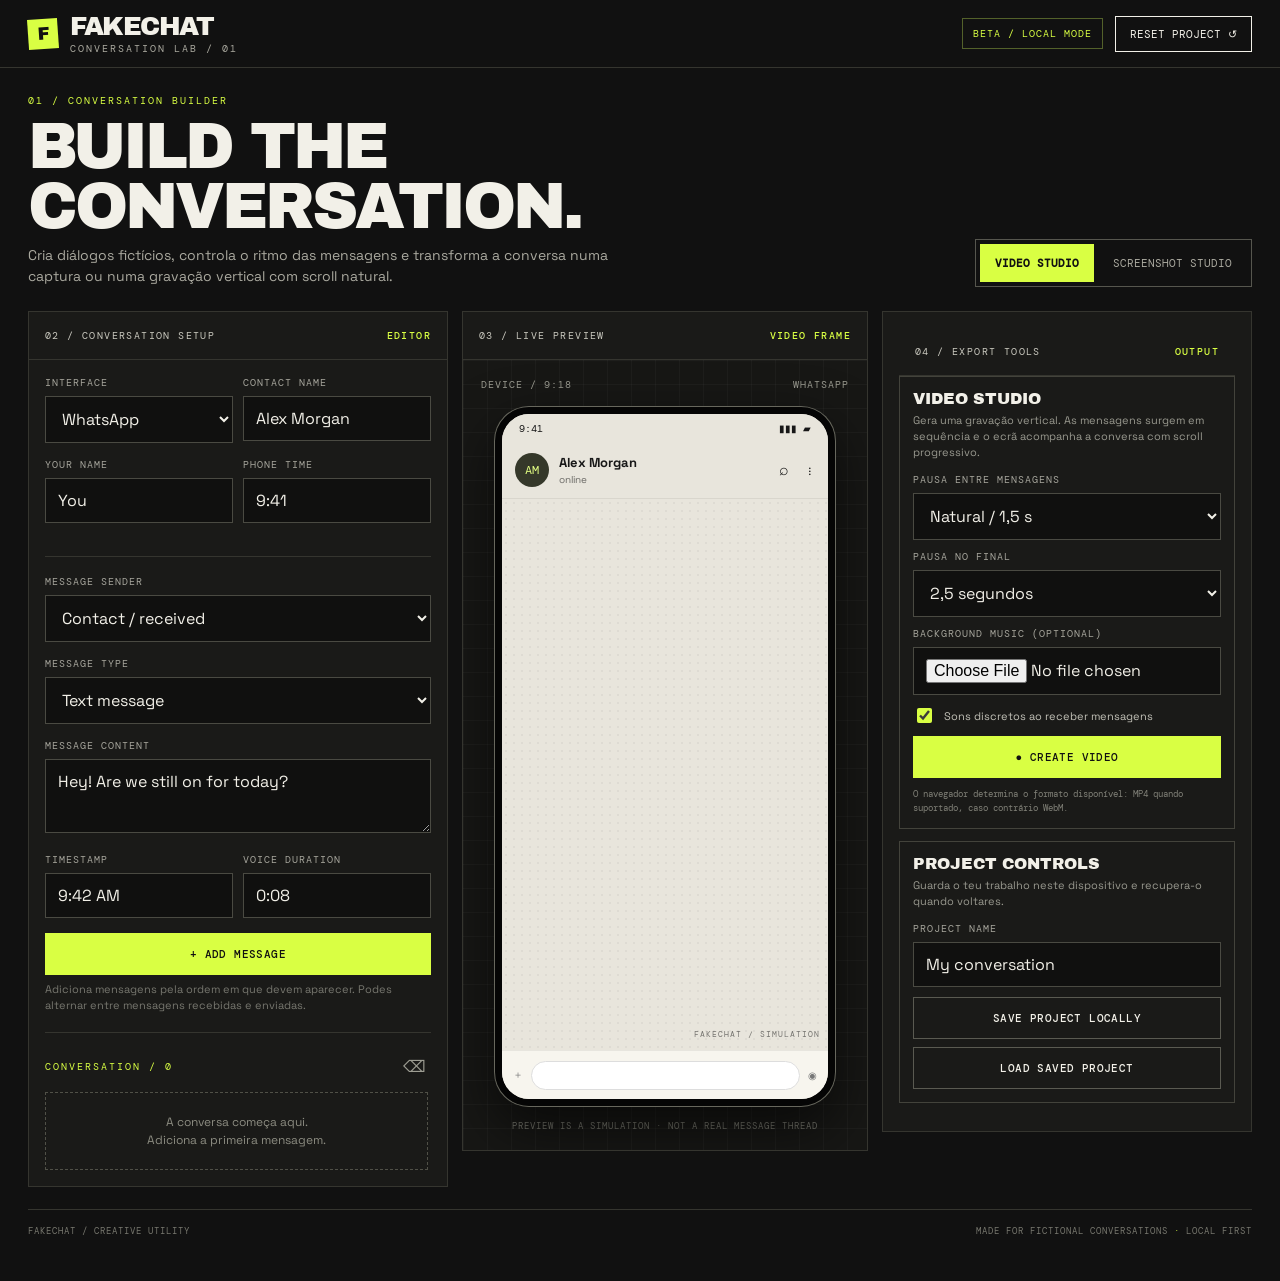
==== index.html @ 83361fa3 "Build FakeChat app with Digital Brutalism interface and conversation studios" ====
<!doctype html>
<html lang="pt">
<head>
<meta charset="utf-8">
<meta name="viewport" content="width=device-width,initial-scale=1,viewport-fit=cover">
<meta name="theme-color" content="#111111">
<meta name="description" content="FakeChat: cria conversas fictícias, capturas de ecrã e vídeos verticais com scroll natural.">
<title>FakeChat — Build the conversation</title>
<link rel="manifest" href="/app.webmanifest">
<link rel="icon" href="/favicon.svg" type="image/svg+xml">
<style>
@import url('https://fonts.googleapis.com/css2?family=Archivo+Black&family=DM+Mono:wght@400;500&family=Space+Grotesk:wght@400;500;600;700&display=swap');
:root{--ink:#111;--paper:#f2f0e8;--acid:#d9ff43;--muted:#aaa99f;--line:#35352f;--panel:#1a1a18;--green:#c9f45b;--red:#ff654f;--white:#fff;--font:'Space Grotesk',Arial,sans-serif;--mono:'DM Mono',monospace;--display:'Archivo Black',Impact,sans-serif}
*{box-sizing:border-box}html{background:var(--ink);scroll-behavior:smooth}body{margin:0;background:var(--ink);color:var(--paper);font-family:var(--font);min-height:100vh}button,input,select,textarea{font:inherit}button{cursor:pointer}button:focus-visible,input:focus-visible,select:focus-visible,textarea:focus-visible{outline:2px solid var(--acid);outline-offset:3px}
.topbar{height:68px;border-bottom:1px solid var(--line);display:flex;align-items:center;justify-content:space-between;padding:0 28px;position:sticky;top:0;background:#111f;backdrop-filter:blur(14px);z-index:20}.brand{display:flex;align-items:center;gap:12px;font:26px var(--display);letter-spacing:-1.5px}.brand-mark{width:30px;height:30px;background:var(--acid);color:var(--ink);display:grid;place-items:center;font:18px var(--display);transform:rotate(-4deg)}.brand small{font:10px var(--mono);letter-spacing:2px;color:var(--muted);display:block;margin-top:2px}.top-right{display:flex;align-items:center;gap:12px}.status{font:10px var(--mono);letter-spacing:1px;color:var(--acid);border:1px solid #53612a;padding:8px 10px}.top-action{border:1px solid var(--paper);background:transparent;color:var(--paper);padding:10px 14px;font:11px var(--mono);text-transform:uppercase}
.shell{max-width:1600px;margin:auto;padding:26px 28px 44px}.intro{display:flex;justify-content:space-between;align-items:end;gap:20px;margin-bottom:24px}.eyebrow{font:10px var(--mono);letter-spacing:2px;color:var(--acid);text-transform:uppercase}.intro h1{font:clamp(34px,5vw,66px)/.94 var(--display);letter-spacing:-3px;margin:10px 0 8px;text-transform:uppercase}.intro p{color:#aaa99f;max-width:580px;margin:0;font-size:14px;line-height:1.5}.mode-switch{display:flex;border:1px solid #56564e;padding:4px;gap:4px;flex-shrink:0}.mode-switch button{background:transparent;color:#aaa99f;border:0;padding:12px 15px;font:11px var(--mono);text-transform:uppercase}.mode-switch button.active{background:var(--acid);color:var(--ink);font-weight:700}
.workspace{display:grid;grid-template-columns:minmax(310px,420px) minmax(320px,1fr) minmax(290px,370px);gap:14px;align-items:start}.panel{border:1px solid var(--line);background:var(--panel);min-width:0}.panel-head{height:48px;padding:0 16px;border-bottom:1px solid var(--line);display:flex;align-items:center;justify-content:space-between;font:10px var(--mono);letter-spacing:1.4px;text-transform:uppercase;color:#c9c8be}.panel-head b{color:var(--acid);font-weight:500}.editor{padding:16px}.field{margin-bottom:15px}.field label{display:block;font:10px var(--mono);letter-spacing:1px;color:#a5a49b;text-transform:uppercase;margin-bottom:7px}.field input,.field select,.field textarea{width:100%;border:1px solid #4a4a42;background:#10100f;color:var(--paper);padding:11px 12px;border-radius:0;min-height:42px}.field textarea{resize:vertical;min-height:74px}.field-row{display:grid;grid-template-columns:1fr 1fr;gap:10px}.field select{appearance:auto}.add-row{display:grid;grid-template-columns:1fr auto;gap:8px;align-items:end}.btn{border:1px solid var(--acid);background:var(--acid);color:var(--ink);padding:12px 15px;font:11px var(--mono);font-weight:500;text-transform:uppercase;letter-spacing:.4px;min-height:42px}.btn:hover{background:#edffab}.btn.secondary{border-color:#5a5a51;background:transparent;color:var(--paper)}.btn.secondary:hover{border-color:var(--acid);color:var(--acid)}.btn.danger{border-color:#744238;color:#ff917d;background:transparent}.btn:disabled{opacity:.4;cursor:not-allowed}.hint{color:#77776f;font-size:11px;line-height:1.45;margin-top:7px}.divider{height:1px;background:var(--line);margin:18px 0}.message-list{display:flex;flex-direction:column;gap:7px;max-height:380px;overflow:auto;padding-right:3px}.message-item{display:grid;grid-template-columns:34px 1fr auto;gap:9px;align-items:center;padding:9px;background:#10100f;border:1px solid #36362f}.avatar-mini{width:30px;height:30px;display:grid;place-items:center;background:#35382a;color:var(--acid);font:12px var(--mono)}.message-copy{min-width:0}.message-copy strong{display:block;font-size:11px}.message-copy span{display:block;color:#8e8e84;font-size:11px;white-space:nowrap;overflow:hidden;text-overflow:ellipsis;margin-top:3px}.icon-btn{border:0;background:transparent;color:#9d9d92;padding:5px;font-size:16px}.icon-btn:hover{color:var(--red)}.empty{border:1px dashed #505047;padding:20px;text-align:center;color:#8c8c81;font-size:12px;line-height:1.5}
.stage{padding:18px;min-height:720px;display:flex;flex-direction:column;align-items:center;justify-content:center;position:relative;overflow:hidden;background-color:#171715;background-image:linear-gradient(#ffffff08 1px,transparent 1px),linear-gradient(90deg,#ffffff08 1px,transparent 1px);background-size:24px 24px}.stage-meta{width:100%;display:flex;justify-content:space-between;align-items:center;font:10px var(--mono);color:#99998f;letter-spacing:1px;margin-bottom:16px}.preview-wrap{width:min(100%,340px);position:relative}.phone{width:100%;aspect-ratio:9/18.5;background:#080808;border:7px solid #050505;border-radius:34px;box-shadow:0 0 0 1px #67675d,0 22px 55px #0009;overflow:hidden;position:relative}.phone-screen{height:100%;display:flex;flex-direction:column;background:#e8e5dc;color:#171717;position:relative}.phone-status{height:28px;display:flex;align-items:center;justify-content:space-between;padding:0 17px;font:10px var(--mono);background:var(--chat-head,#e8e5dc)}.chat-header{height:57px;display:flex;align-items:center;gap:10px;padding:0 13px;background:var(--chat-head,#e8e5dc);border-bottom:1px solid #0001}.chat-avatar{width:34px;height:34px;background:#35382a;color:#e3ff83;display:grid;place-items:center;border-radius:50%;font:12px var(--mono)}.chat-person{font-size:13px;font-weight:700;flex:1}.chat-person small{display:block;font-size:10px;font-weight:400;opacity:.6;margin-top:2px}.chat-body{flex:1;overflow:hidden;padding:12px 10px 18px;display:flex;flex-direction:column;gap:7px;background-color:var(--chat-bg,#e8e5dc);background-image:radial-gradient(#0000000b .8px,transparent .8px);background-size:8px 8px}.bubble{max-width:82%;padding:8px 10px 6px;font-size:12px;line-height:1.36;position:relative;box-shadow:0 1px 1px #0001;white-space:pre-wrap;overflow-wrap:anywhere}.bubble.received{align-self:flex-start;background:#fff;border-radius:2px 12px 12px 12px}.bubble.sent{align-self:flex-end;background:var(--sent,#d8f5b0);border-radius:12px 2px 12px 12px}.bubble .time{display:block;text-align:right;font:8px var(--mono);opacity:.55;margin-top:4px}.bubble.voice{min-width:155px;display:flex;align-items:center;gap:8px}.play-dot{width:23px;height:23px;border-radius:50%;background:#222;color:white;display:grid;place-items:center;font-size:9px;flex-shrink:0}.wave{height:20px;flex:1;background:repeating-linear-gradient(90deg,#555 0 2px,transparent 2px 5px);opacity:.45;clip-path:polygon(0 45%,5% 20%,10% 70%,15% 15%,20% 80%,25% 30%,30% 65%,35% 5%,40% 90%,45% 25%,50% 65%,55% 15%,60% 80%,65% 35%,70% 65%,75% 10%,80% 75%,85% 30%,90% 60%,95% 20%,100% 50%,100% 55%,95% 55%,90% 65%,85% 45%,80% 85%,75% 20%,70% 75%,65% 45%,60% 90%,55% 25%,50% 75%,45% 35%,40% 95%,35% 15%,30% 75%,25% 40%,20% 90%,15% 25%,10% 80%,5% 30%,0 55%)}.typing{align-self:flex-start;background:#fff;padding:9px 13px;border-radius:12px;color:#777;font-size:18px;letter-spacing:2px}.chat-input{height:49px;background:#f7f5ee;display:flex;align-items:center;padding:0 11px;gap:8px;border-top:1px solid #0001}.chat-input span{font-size:10px;color:#777}.chat-input .fake-input{height:29px;border:1px solid #ddd;border-radius:18px;flex:1;background:white}.phone-watermark{position:absolute;bottom:60px;right:8px;font:8px var(--mono);letter-spacing:1px;color:#1118;pointer-events:none}.platform-instagram .chat-header,.platform-instagram .phone-status{background:#f7f2f0}.platform-instagram .chat-body{background:#f7f2f0}.platform-sms .chat-header,.platform-sms .phone-status{background:#f4f4f4}.platform-sms .chat-body{background:#f4f4f4}.platform-imessage .chat-header,.platform-imessage .phone-status{background:#f7f7f7}.platform-imessage .chat-body{background:#f7f7f7}.platform-whatsapp .chat-body{background-color:#e8e5dc}.stage-caption{font:9px var(--mono);color:#75756c;letter-spacing:1px;margin-top:14px}
.export-panel{padding:16px}.export-card{border:1px solid #43433b;padding:13px;margin-bottom:12px}.export-card h3{font:16px var(--display);text-transform:uppercase;margin:0 0 6px}.export-card p{font-size:11px;color:#99998f;line-height:1.45;margin:0 0 12px}.export-card .btn{width:100%}.export-card .field{margin-bottom:10px}.checkline{display:flex;align-items:center;gap:9px;color:#c3c2b8;font-size:11px;margin:10px 0}.checkline input{accent-color:var(--acid);width:15px;height:15px}.format-note{font:9px var(--mono);color:#818178;line-height:1.5;margin-top:10px}.progress{height:5px;background:#383830;margin:10px 0;overflow:hidden;display:none}.progress span{height:100%;width:0;display:block;background:var(--acid);transition:width .1s}.toast{position:fixed;bottom:20px;left:50%;transform:translate(-50%,20px);background:var(--acid);color:#111;padding:12px 18px;font:11px var(--mono);z-index:100;opacity:0;pointer-events:none;transition:.2s}.toast.show{opacity:1;transform:translate(-50%,0)}.footer{display:flex;justify-content:space-between;gap:20px;border-top:1px solid var(--line);margin-top:22px;padding-top:15px;color:#77776e;font:9px var(--mono);letter-spacing:1px}.footer strong{color:var(--acid);font-weight:400}
@media(max-width:1120px){.workspace{grid-template-columns:minmax(290px,390px) minmax(320px,1fr)}.export-panel{grid-column:1/-1;display:grid;grid-template-columns:repeat(2,minmax(0,1fr));gap:12px}.export-panel>.panel-head{grid-column:1/-1}.export-card{margin:0}.stage{min-height:700px}}
@media(max-width:760px){.topbar{height:58px;padding:0 15px}.brand{font-size:22px}.top-right .status{display:none}.shell{padding:20px 12px 30px}.intro{display:block}.intro h1{font-size:42px;letter-spacing:-2px}.mode-switch{margin-top:17px;width:100%}.mode-switch button{flex:1;padding:11px 7px}.workspace{grid-template-columns:1fr}.stage{grid-row:1;min-height:0;padding:14px 10px 20px}.preview-wrap{width:min(72vw,300px)}.panel.editor-panel{grid-row:2}.export-panel{grid-row:3;display:block}.export-card{margin-bottom:12px}.stage-meta{margin-bottom:12px}.footer{font-size:8px;flex-direction:column}.top-action{padding:8px;font-size:9px}}
@media(prefers-reduced-motion:reduce){*,*::before,*::after{scroll-behavior:auto!important;transition:none!important;animation:none!important}}
</style>
</head>
<body>
<header class="topbar">
  <div class="brand"><span class="brand-mark">F</span><span>FAKECHAT<small>CONVERSATION LAB / 01</small></span></div>
  <div class="top-right"><span class="status">BETA / LOCAL MODE</span><button class="top-action" id="resetBtn">Reset project ↺</button></div>
</header>
<main class="shell">
  <section class="intro">
    <div><div class="eyebrow">01 / Conversation builder</div><h1>BUILD THE<br>CONVERSATION.</h1><p>Cria diálogos fictícios, controla o ritmo das mensagens e transforma a conversa numa captura ou numa gravação vertical com scroll natural.</p></div>
    <div class="mode-switch" role="tablist" aria-label="Modo de criação"><button class="active" data-mode="video" role="tab" aria-selected="true">Video studio</button><button data-mode="image" role="tab" aria-selected="false">Screenshot studio</button></div>
  </section>
  <section class="workspace">
    <aside class="panel editor-panel">
      <div class="panel-head"><span>02 / Conversation setup</span><b>EDITOR</b></div>
      <div class="editor">
        <div class="field-row">
          <div class="field"><label for="platform">Interface</label><select id="platform"><option value="whatsapp">WhatsApp</option><option value="instagram">Instagram DM</option><option value="sms">SMS</option><option value="imessage">iMessage</option></select></div>
          <div class="field"><label for="chatName">Contact name</label><input id="chatName" value="Alex Morgan" maxlength="28"></div>
        </div>
        <div class="field-row">
          <div class="field"><label for="youName">Your name</label><input id="youName" value="You" maxlength="20"></div>
          <div class="field"><label for="chatTime">Phone time</label><input id="chatTime" value="9:41" maxlength="8"></div>
        </div>
        <div class="divider"></div>
        <div class="field"><label for="sender">Message sender</label><select id="sender"><option value="received">Contact / received</option><option value="sent">You / sent</option></select></div>
        <div class="field"><label for="messageType">Message type</label><select id="messageType"><option value="text">Text message</option><option value="voice">Voice message bubble</option></select></div>
        <div class="field"><label for="messageText">Message content</label><textarea id="messageText" placeholder="Escreve a mensagem..." maxlength="500">Hey! Are we still on for today?</textarea></div>
        <div class="field-row">
          <div class="field"><label for="messageTime">Timestamp</label><input id="messageTime" value="9:42 AM" maxlength="12"></div>
          <div class="field"><label for="voiceDuration">Voice duration</label><input id="voiceDuration" value="0:08" maxlength="6"></div>
        </div>
        <button class="btn" id="addMessage" style="width:100%">+ Add message</button>
        <p class="hint">Adiciona mensagens pela ordem em que devem aparecer. Podes alternar entre mensagens recebidas e enviadas.</p>
        <div class="divider"></div>
        <div style="display:flex;justify-content:space-between;align-items:center;margin-bottom:10px"><span class="eyebrow">Conversation / <span id="messageCount">0</span></span><button class="icon-btn" id="clearMessages" title="Limpar mensagens" aria-label="Limpar mensagens">⌫</button></div>
        <div class="message-list" id="messageList"><div class="empty">A conversa começa aqui.<br>Adiciona a primeira mensagem.</div></div>
      </div>
    </aside>
    <section class="panel">
      <div class="panel-head"><span>03 / Live preview</span><b id="previewLabel">VIDEO FRAME</b></div>
      <div class="stage">
        <div class="stage-meta"><span>DEVICE / 9:18</span><span id="previewPlatform">WHATSAPP</span></div>
        <div class="preview-wrap"><div class="phone"><div class="phone-screen" id="phoneScreen">
          <div class="phone-status"><span id="phoneTime">9:41</span><span>▮▮▮  ▰</span></div>
          <div class="chat-header"><div class="chat-avatar" id="chatAvatar">AM</div><div class="chat-person"><span id="previewName">Alex Morgan</span><small id="onlineStatus">online</small></div><span style="font-size:16px">⌕　⋮</span></div>
          <div class="chat-body" id="chatBody"></div>
          <div class="chat-input"><span>＋</span><div class="fake-input"></div><span>◉</span></div>
          <div class="phone-watermark" id="watermark">FAKECHAT / SIMULATION</div>
        </div></div></div>
        <div class="stage-caption" id="stageCaption">PREVIEW IS A SIMULATION · NOT A REAL MESSAGE THREAD</div>
      </div>
    </section>
    <aside class="panel export-panel">
      <div class="panel-head"><span>04 / Export tools</span><b>OUTPUT</b></div>
      <div class="export-card" id="videoCard">
        <h3>Video studio</h3><p>Gera uma gravação vertical. As mensagens surgem em sequência e o ecrã acompanha a conversa com scroll progressivo.</p>
        <div class="field"><label for="messageDelay">Pausa entre mensagens</label><select id="messageDelay"><option value="900">Rápido / 0,9 s</option><option value="1500" selected>Natural / 1,5 s</option><option value="2300">Lento / 2,3 s</option><option value="3200">Dramático / 3,2 s</option></select></div>
        <div class="field"><label for="endPause">Pausa no final</label><select id="endPause"><option value="1000">1 segundo</option><option value="2500" selected>2,5 segundos</option><option value="4000">4 segundos</option></select></div>
        <div class="field"><label for="musicFile">Background music (optional)</label><input type="file" id="musicFile" accept="audio/*"></div>
        <label class="checkline"><input type="checkbox" id="soundToggle" checked> Sons discretos ao receber mensagens</label>
        <button class="btn" id="recordBtn">● Create video</button>
        <div class="progress" id="videoProgress"><span></span></div>
        <div class="format-note" id="videoFormat">O navegador determina o formato disponível: MP4 quando suportado, caso contrário WebM.</div>
      </div>
      <div class="export-card" id="imageCard">
        <h3>Screenshot studio</h3><p>Exporta a conversa visível ou uma captura longa com todas as mensagens.</p>
        <div class="field"><label for="shotMode">Capture area</label><select id="shotMode"><option value="long">Full conversation / long</option><option value="screen">Phone screen / visible</option></select></div>
        <div class="field"><label for="imageFormat">Image format</label><select id="imageFormat"><option value="png">PNG / lossless</option><option value="jpeg">JPG / compressed</option></select></div>
        <label class="checkline"><input type="checkbox" id="watermarkToggle" checked> Mostrar marca “SIMULAÇÃO”</label>
        <button class="btn" id="downloadShot">↓ Export screenshot</button>
        <div class="format-note">A captura é criada localmente no teu dispositivo. Não enviamos a conversa para um servidor.</div>
      </div>
      <div class="export-card">
        <h3>Project controls</h3><p>Guarda o teu trabalho neste dispositivo e recupera-o quando voltares.</p>
        <div class="field"><label for="projectName">Project name</label><input id="projectName" value="My conversation" maxlength="40"></div>
        <button class="btn secondary" id="saveProject">Save project locally</button>
        <button class="btn secondary" id="loadProject" style="width:100%;margin-top:8px">Load saved project</button>
      </div>
    </aside>
  </section>
  <footer class="footer"><span>FAKECHAT / CREATIVE UTILITY</span><span>MADE FOR FICTIONAL CONVERSATIONS <strong>·</strong> LOCAL FIRST</span></footer>
</main>
<div class="toast" id="toast" role="status" aria-live="polite"></div>
<script>
(()=>{
'use strict';
const $=id=>document.getElementById(id);
const state={messages:[],mode:'video',platform:'whatsapp',recording:false,musicUrl:null};
const palettes={whatsapp:{head:'#e8e5dc',bg:'#e8e5dc',sent:'#d8f5b0',received:'#fff'},instagram:{head:'#f7f2f0',bg:'#f7f2f0',sent:'#d94c9c',received:'#fff'},sms:{head:'#f4f4f4',bg:'#f4f4f4',sent:'#1688f8',received:'#e5e5ea'},imessage:{head:'#f7f7f7',bg:'#f7f7f7',sent:'#1688f8',received:'#e5e5ea'}};
const esc=s=>String(s).replace(/[&<>"']/g,c=>({'&':'&amp;','<':'&lt;','>':'&gt;','"':'&quot;',"'":'&#39;'}[c]));
function toast(msg){const t=$('toast');t.textContent=msg;t.classList.add('show');clearTimeout(toast.timer);toast.timer=setTimeout(()=>t.classList.remove('show'),2400)}
function initials(name){return name.trim().split(/\s+/).slice(0,2).map(x=>x[0]||'').join('').toUpperCase()||'??'}
function syncSettings(){state.platform=$('platform').value;const p=palettes[state.platform];const screen=$('phoneScreen');screen.style.setProperty('--chat-head',p.head);screen.style.setProperty('--chat-bg',p.bg);screen.style.setProperty('--sent',p.sent);screen.className='phone-screen platform-'+state.platform;$('previewPlatform').textContent=state.platform.toUpperCase();$('previewName').textContent=$('chatName').value||'Contact';$('chatAvatar').textContent=initials($('chatName').value||'Contact');$('phoneTime').textContent=$('chatTime').value||'9:41';$('onlineStatus').textContent=state.platform==='sms'?'text message':'online';$('watermark').style.display=$('watermarkToggle').checked?'block':'none';renderPreview()}
function renderPreview(){const body=$('chatBody');body.innerHTML='';state.messages.forEach(m=>{const el=document.createElement('div');el.className='bubble '+m.sender+(m.type==='voice'?' voice':'');if(m.type==='voice'){el.innerHTML='<span class="play-dot">▶</span><span class="wave"></span><span style="font:9px var(--mono)">'+esc(m.duration||'0:08')+'</span><span class="time">'+esc(m.time)+'</span>'}else{el.innerHTML=esc(m.text).replace(/\n/g,'<br>')+'<span class="time">'+esc(m.time)+'</span>'}body.appendChild(el)});$('messageCount').textContent=state.messages.length;$('messageList').innerHTML='';if(!state.messages.length){$('messageList').innerHTML='<div class="empty">A conversa começa aqui.<br>Adiciona a primeira mensagem.</div>';return}state.messages.forEach((m,i)=>{const row=document.createElement('div');row.className='message-item';row.innerHTML='<div class="avatar-mini">'+(m.sender==='sent'?'EU':initials($('chatName').value))+'</div><div class="message-copy"><strong>'+(m.sender==='sent'?'You':'Contact')+' · '+(m.type==='voice'?'Voice message':'Text')+'</strong><span>'+(m.type==='voice'?'Voice note · '+esc(m.duration):esc(m.text))+'</span></div><button class="icon-btn" aria-label="Eliminar mensagem" title="Eliminar">×</button>';row.querySelector('button').addEventListener('click',()=>{state.messages.splice(i,1);renderPreview()});$('messageList').appendChild(row)});body.scrollTop=body.scrollHeight}
function addMessage(){const type=$('messageType').value;const text=$('messageText').value.trim();if(type==='text'&&!text){toast('Escreve o conteúdo da mensagem.');return}state.messages.push({sender:$('sender').value,type,text:type==='voice'?'':text,time:$('messageTime').value||'9:42 AM',duration:$('voiceDuration').value||'0:08'});renderPreview();$('messageText').value='';$('messageText').focus()}
function switchMode(mode){state.mode=mode;document.querySelectorAll('[data-mode]').forEach(b=>{const active=b.dataset.mode===mode;b.classList.toggle('active',active);b.setAttribute('aria-selected',String(active))});$('previewLabel').textContent=mode==='video'?'VIDEO FRAME':'SCREENSHOT FRAME';$('videoCard').style.display=mode==='video'?'block':'none';$('imageCard').style.display=mode==='image'?'block':'none';$('stageCaption').textContent=mode==='video'?'PREVIEW IS A SIMULATION · NOT A REAL MESSAGE THREAD':'SCREENSHOT PREVIEW · SIMULATED CONVERSATION'}
function drawFrame(ctx,w,h,messages,visible,scrollOffset,watermark){const p=palettes[state.platform],scale=w/390;ctx.fillStyle='#080808';ctx.fillRect(0,0,w,h);ctx.fillStyle=p.head;ctx.fillRect(0,0,w,92*scale);ctx.fillStyle='#181818';ctx.font='12px monospace';ctx.fillText($('chatTime').value||'9:41',18*scale,20*scale);ctx.fillText('▮▮▮  ▰',w-75*scale,20*scale);ctx.fillStyle='#36382c';ctx.beginPath();ctx.arc(34*scale,59*scale,17*scale,0,Math.PI*2);ctx.fill();ctx.fillStyle='#e3ff83';ctx.font='12px monospace';ctx.textAlign='center';ctx.fillText(initials($('chatName').value),34*scale,63*scale);ctx.textAlign='left';ctx.fillStyle='#171717';ctx.font='bold 15px Arial';ctx.fillText(($('chatName').value||'Contact').slice(0,24),60*scale,57*scale);ctx.font='10px Arial';ctx.fillStyle='#666';ctx.fillText('online',60*scale,73*scale);ctx.fillStyle=p.bg;ctx.fillRect(0,92*scale,w,h-145*scale);let y=110*scale;const bottom=h-62*scale;const positions=[];messages.slice(0,visible).forEach(m=>{const maxW=w*.76;ctx.font='14px Arial';let lines=[];if(m.type==='voice'){lines=['▸   〰〰〰〰〰   '+(m.duration||'0:08')]}else{const words=m.text.split(/\s+/);let line='';words.forEach(word=>{const test=line?line+' '+word:word;if(ctx.measureText(test).width>maxW-24*scale&&line){lines.push(line);line=word}else line=test});if(line||!lines.length)lines.push(line)}const bubbleW=Math.min(maxW,Math.max(88*scale,...lines.map(l=>ctx.measureText(l).width+22*scale)));const bubbleH=lines.length*18*scale+25*scale;positions.push({m,y,h:bubbleH,w:bubbleW,lines});y+=bubbleH+8*scale});const contentHeight=y-110*scale;const available=bottom-110*scale;const offset=Math.max(0,contentHeight-available)*scrollOffset;positions.forEach(({m,y:top,h:bh,w:bw,lines})=>{const yy=top-offset;if(yy+bh<90*scale||yy>bottom) return;const x=m.sender==='sent'?w-bw-10*scale:10*scale;ctx.fillStyle=m.sender==='sent'?p.sent:p.received;roundRect(ctx,x,yy,bw,bh,m.sender==='sent'?12*scale:3*scale);ctx.fillStyle='#171717';ctx.font='14px Arial';lines.forEach((line,i)=>ctx.fillText(line,x+11*scale,yy+19*scale+i*18*scale));ctx.font='9px monospace';ctx.fillStyle='#555';ctx.textAlign='right';ctx.fillText(m.time||'',x+bw-8*scale,yy+bh-6*scale);ctx.textAlign='left'});ctx.fillStyle='#f7f5ee';ctx.fillRect(0,h-62*scale,w,62*scale);ctx.fillStyle='#777';ctx.font='12px Arial';ctx.fillText('＋',14*scale,h-28*scale);ctx.strokeStyle='#ccc';ctx.lineWidth=1;roundRect(ctx,38*scale,h-47*scale,w-80*scale,30*scale,15*scale,true);ctx.fillStyle='#777';ctx.fillText('Message',52*scale,h-28*scale);if(watermark){ctx.fillStyle='#17171755';ctx.font='bold 10px monospace';ctx.textAlign='right';ctx.fillText('FAKECHAT / SIMULATION',w-10*scale,h-72*scale);ctx.textAlign='left'}}
function roundRect(ctx,x,y,w,h,r,stroke=false){ctx.beginPath();ctx.roundRect(x,y,w,h,r);ctx.fill();if(stroke)ctx.stroke()}
function canvasFor(messages,visible,full=false){const c=document.createElement('canvas');const width=720;const scale=width/390;const contentHeight=messages.slice(0,visible).reduce((sum,m)=>{if(m.type==='voice')return sum+54;const lines=Math.max(1,Math.ceil((m.text||'').length/34));return sum+lines*18+34},0);const height=full?Math.max(1280,Math.ceil((contentHeight+220)*scale)):1480;c.width=width;c.height=height;const ctx=c.getContext('2d');drawFrame(ctx,width,height,messages,visible,full?0:1,$('watermarkToggle').checked);return c}
function downloadCanvas(canvas,format,name){const mime=format==='jpeg'?'image/jpeg':'image/png';canvas.toBlob(blob=>{if(!blob){toast('Não foi possível criar a imagem.');return}const url=URL.createObjectURL(blob);const a=document.createElement('a');a.href=url;a.download=name+'.'+(format==='jpeg'?'jpg':'png');a.click();URL.revokeObjectURL(url);toast('Screenshot exportada.')},mime,.92)}
function exportShot(){if(!state.messages.length){toast('Adiciona pelo menos uma mensagem.');return}const full=$('shotMode').value==='long';const canvas=canvasFor(state.messages,state.messages.length,full);downloadCanvas(canvas,$('imageFormat').value,($('projectName').value||'fakechat').replace(/[^a-z0-9-_]/gi,'_'))}
function beep(ctx){if(!$('soundToggle').checked)return;try{const osc=ctx.createOscillator(),gain=ctx.createGain();osc.frequency.value=740;gain.gain.setValueAtTime(.0001,ctx.currentTime);gain.gain.exponentialRampToValueAtTime(.055,ctx.currentTime+.015);gain.gain.exponentialRampToValueAtTime(.0001,ctx.currentTime+.12);osc.connect(gain);gain.connect(ctx.destination);osc.start();osc.stop(ctx.currentTime+.13)}catch(e){}}
const wait=ms=>new Promise(r=>setTimeout(r,ms));
async function recordVideo(){if(state.recording)return;if(!state.messages.length){toast('Adiciona mensagens antes de gravar.');return}if(!window.MediaRecorder||!HTMLCanvasElement.prototype.captureStream){toast('Este navegador não suporta gravação de vídeo.');return}const mimeTypes=['video/mp4;codecs=h264,aac','video/mp4','video/webm;codecs=vp9,opus','video/webm'];const mime=mimeTypes.find(t=>MediaRecorder.isTypeSupported(t))||'';const canvas=document.createElement('canvas');canvas.width=720;canvas.height=1480;const ctx=canvas.getContext('2d');const stream=canvas.captureStream(30);let audioCtx=null,music=null;try{audioCtx=new(window.AudioContext||window.webkitAudioContext)();const dest=audioCtx.createMediaStreamDestination();const gain=audioCtx.createGain();gain.gain.value=.42;gain.connect(dest);if($('musicFile').files[0]){music=new Audio(URL.createObjectURL($('musicFile').files[0]));music.loop=true;music.volume=1;const source=audioCtx.createMediaElementSource(music);source.connect(gain);await audioCtx.resume();await music.play().catch(()=>{});}dest.stream.getAudioTracks().forEach(t=>stream.addTrack(t))}catch(e){console.warn('Audio capture unavailable',e)}let recorder;try{recorder=new MediaRecorder(stream,mime?{mimeType:mime,videoBitsPerSecond:4500000}:undefined)}catch(e){toast('Não foi possível iniciar a gravação neste navegador.');return}const chunks=[];recorder.ondataavailable=e=>{if(e.data.size)chunks.push(e.data)};const done=new Promise(resolve=>recorder.onstop=resolve);state.recording=true;$('recordBtn').disabled=true;$('recordBtn').textContent='● Recording…';$('videoProgress').style.display='block';const progress=$('videoProgress').firstElementChild;const delay=Number($('messageDelay').value),endPause=Number($('endPause').value),total=state.messages.length*delay+endPause;let elapsed=0;let visible=0;let start=performance.now();function frame(){const target=visible?Math.min(1,(performance.now()-start)/(delay*.7)):0;drawFrame(ctx,canvas.width,canvas.height,state.messages,visible,target,$('watermarkToggle').checked);if(state.recording)requestAnimationFrame(frame)}const raf=requestAnimationFrame(frame);recorder.start(200);try{for(let i=0;i<state.messages.length;i++){visible=i+1;start=performance.now();beep(audioCtx||{createOscillator(){throw 0}});await wait(delay);elapsed+=delay;progress.style.width=Math.min(100,elapsed/total*100)+'%'}await wait(endPause);elapsed+=endPause;progress.style.width='100%'}finally{cancelAnimationFrame(raf);recorder.stop();await done;state.recording=false;$('recordBtn').disabled=false;$('recordBtn').textContent='● Create video';if(music){music.pause();URL.revokeObjectURL(music.src)}if(audioCtx)await audioCtx.close().catch(()=>{});stream.getTracks().forEach(t=>t.stop())}const type=recorder.mimeType||mime||'video/webm';const ext=type.includes('mp4')?'mp4':'webm';const blob=new Blob(chunks,{type});const url=URL.createObjectURL(blob);const a=document.createElement('a');a.href=url;a.download=(($('projectName').value||'fakechat').replace(/[^a-z0-9-_]/gi,'_'))+'.'+ext;a.click();setTimeout(()=>URL.revokeObjectURL(url),1500);toast('Vídeo exportado em '+ext.toUpperCase()+'.')}
function saveProject(){const data={version:1,platform:state.platform,chatName:$('chatName').value,youName:$('youName').value,chatTime:$('chatTime').value,projectName:$('projectName').value,messages:state.messages};localStorage.setItem('fakechat-project',JSON.stringify(data));toast('Projecto guardado neste dispositivo.')}
function loadProject(){const raw=localStorage.getItem('fakechat-project');if(!raw){toast('Ainda não existe um projecto guardado.');return}try{const d=JSON.parse(raw);state.messages=Array.isArray(d.messages)?d.messages:[];$('platform').value=d.platform||'whatsapp';$('chatName').value=d.chatName||'Contact';$('youName').value=d.youName||'You';$('chatTime').value=d.chatTime||'9:41';$('projectName').value=d.projectName||'My conversation';syncSettings();toast('Projecto carregado.')}catch(e){toast('O projecto guardado não pôde ser lido.')}}
$('addMessage').addEventListener('click',addMessage);$('messageText').addEventListener('keydown',e=>{if((e.ctrlKey||e.metaKey)&&e.key==='Enter')addMessage()});$('platform').addEventListener('change',syncSettings);['chatName','chatTime','watermarkToggle'].forEach(id=>$(id).addEventListener('input',syncSettings));$('chatName').addEventListener('change',syncSettings);$('clearMessages').addEventListener('click',()=>{state.messages=[];renderPreview()});document.querySelectorAll('[data-mode]').forEach(b=>b.addEventListener('click',()=>switchMode(b.dataset.mode)));$('downloadShot').addEventListener('click',exportShot);$('recordBtn').addEventListener('click',recordVideo);$('saveProject').addEventListener('click',saveProject);$('loadProject').addEventListener('click',loadProject);$('resetBtn').addEventListener('click',()=>{if(confirm('Limpar a conversa actual?')){state.messages=[];renderPreview();toast('Conversa limpa.')}});$('messageType').addEventListener('change',()=>{$('messageText').placeholder=$('messageType').value==='voice'?'Mensagem de voz (representação visual)':'Escreve a mensagem...'});if('serviceWorker'in navigator&&location.protocol.startsWith('http'))window.addEventListener('load',()=>navigator.serviceWorker.register('/sw.js').catch(()=>{}));syncSettings();switchMode('video');
})();
</script>
</body>
</html>
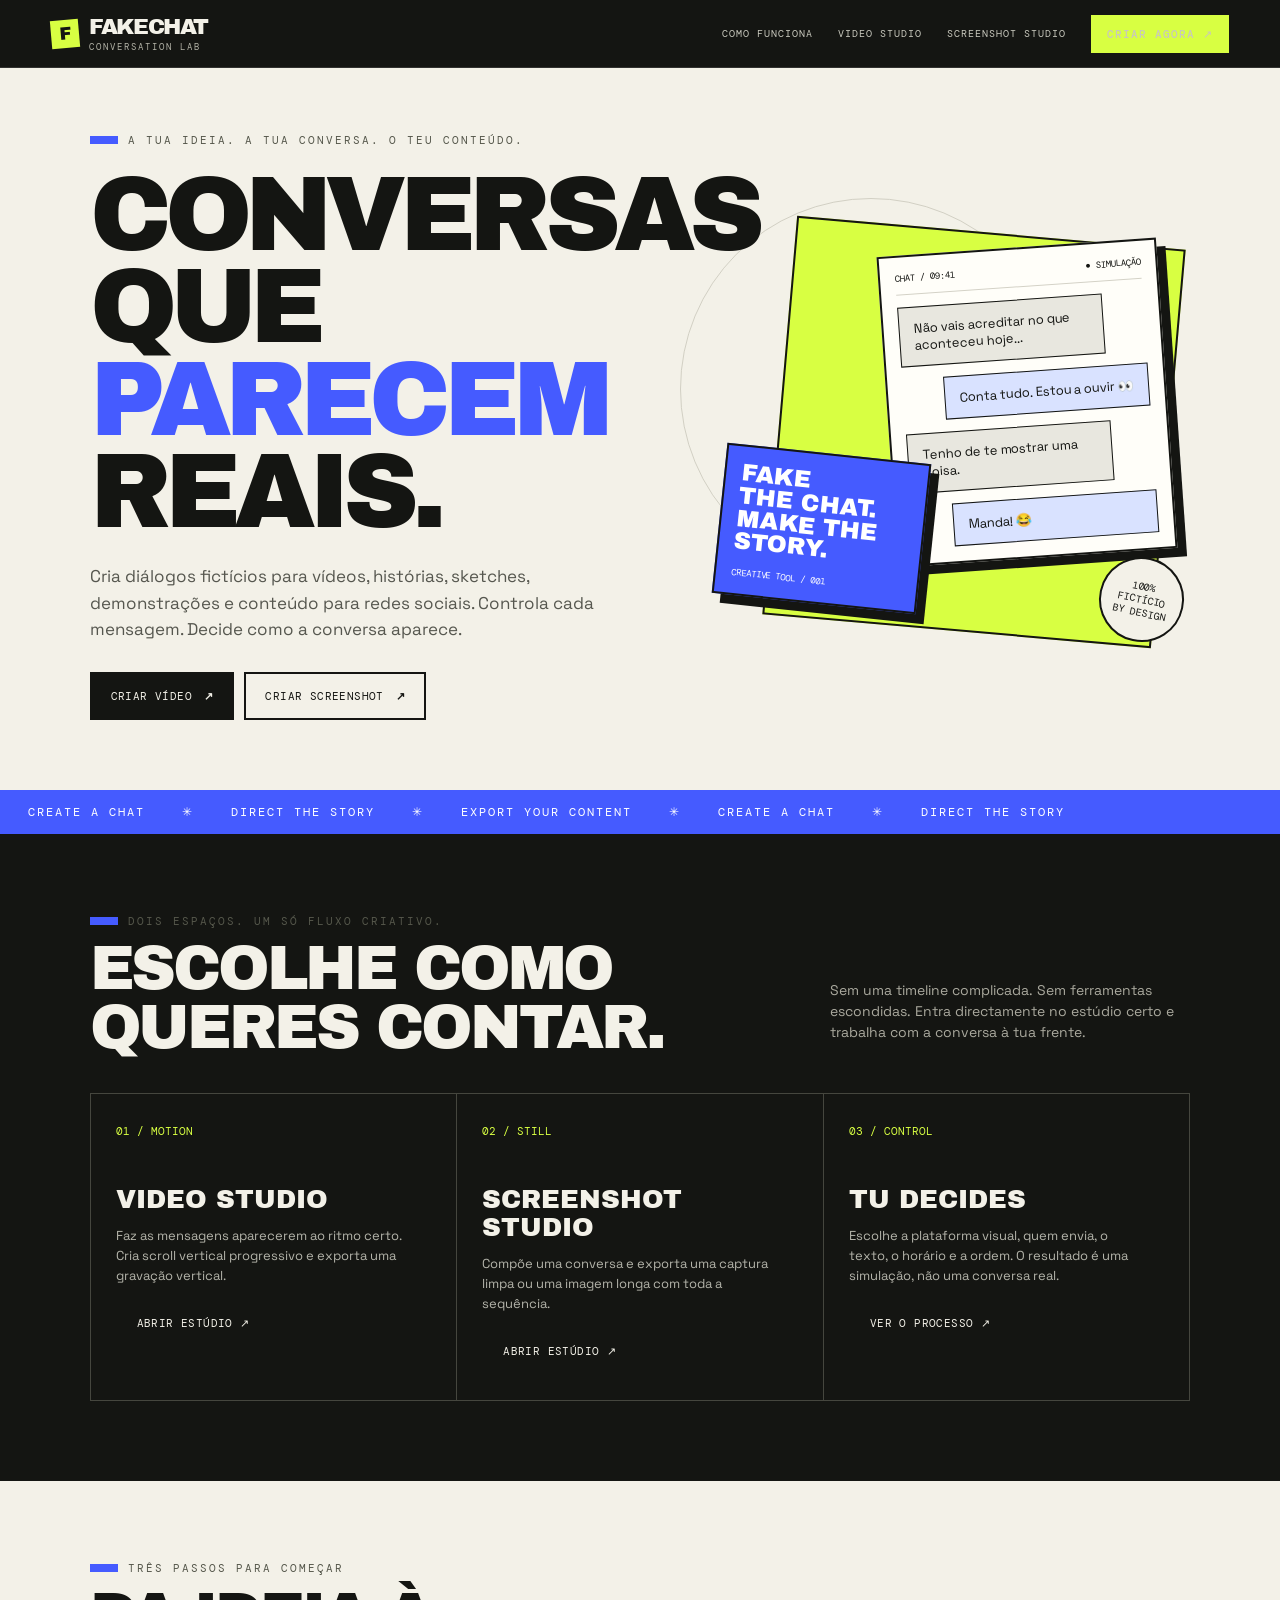
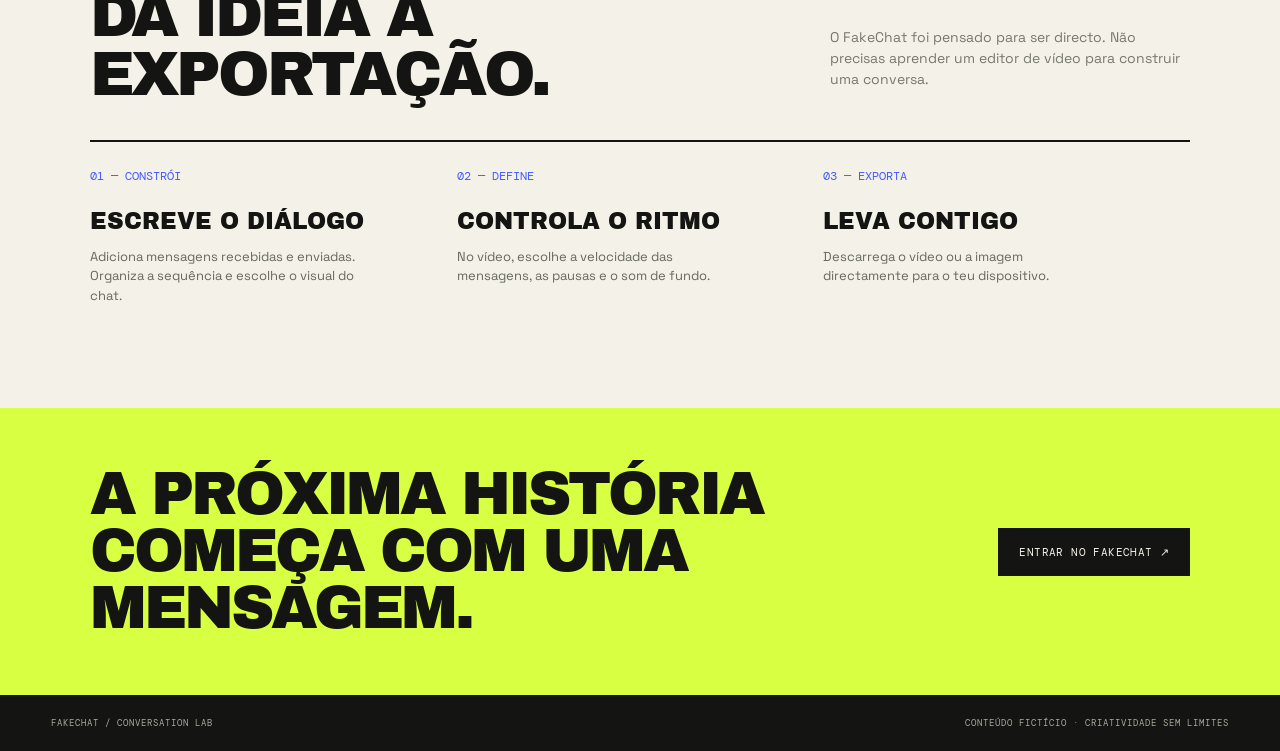
==== commit 86286d6b: "Replace prototype editor with dedicated FakeChat product landing page" ====
--- a/index.html
+++ b/index.html
@@ -1,134 +1,7 @@
-<!doctype html>
-<html lang="pt">
-<head>
-<meta charset="utf-8">
-<meta name="viewport" content="width=device-width,initial-scale=1,viewport-fit=cover">
-<meta name="theme-color" content="#111111">
-<meta name="description" content="FakeChat: cria conversas fictícias, capturas de ecrã e vídeos verticais com scroll natural.">
-<title>FakeChat — Build the conversation</title>
-<link rel="manifest" href="/app.webmanifest">
-<link rel="icon" href="/favicon.svg" type="image/svg+xml">
-<style>
-@import url('https://fonts.googleapis.com/css2?family=Archivo+Black&family=DM+Mono:wght@400;500&family=Space+Grotesk:wght@400;500;600;700&display=swap');
-:root{--ink:#111;--paper:#f2f0e8;--acid:#d9ff43;--muted:#aaa99f;--line:#35352f;--panel:#1a1a18;--green:#c9f45b;--red:#ff654f;--white:#fff;--font:'Space Grotesk',Arial,sans-serif;--mono:'DM Mono',monospace;--display:'Archivo Black',Impact,sans-serif}
-*{box-sizing:border-box}html{background:var(--ink);scroll-behavior:smooth}body{margin:0;background:var(--ink);color:var(--paper);font-family:var(--font);min-height:100vh}button,input,select,textarea{font:inherit}button{cursor:pointer}button:focus-visible,input:focus-visible,select:focus-visible,textarea:focus-visible{outline:2px solid var(--acid);outline-offset:3px}
-.topbar{height:68px;border-bottom:1px solid var(--line);display:flex;align-items:center;justify-content:space-between;padding:0 28px;position:sticky;top:0;background:#111f;backdrop-filter:blur(14px);z-index:20}.brand{display:flex;align-items:center;gap:12px;font:26px var(--display);letter-spacing:-1.5px}.brand-mark{width:30px;height:30px;background:var(--acid);color:var(--ink);display:grid;place-items:center;font:18px var(--display);transform:rotate(-4deg)}.brand small{font:10px var(--mono);letter-spacing:2px;color:var(--muted);display:block;margin-top:2px}.top-right{display:flex;align-items:center;gap:12px}.status{font:10px var(--mono);letter-spacing:1px;color:var(--acid);border:1px solid #53612a;padding:8px 10px}.top-action{border:1px solid var(--paper);background:transparent;color:var(--paper);padding:10px 14px;font:11px var(--mono);text-transform:uppercase}
-.shell{max-width:1600px;margin:auto;padding:26px 28px 44px}.intro{display:flex;justify-content:space-between;align-items:end;gap:20px;margin-bottom:24px}.eyebrow{font:10px var(--mono);letter-spacing:2px;color:var(--acid);text-transform:uppercase}.intro h1{font:clamp(34px,5vw,66px)/.94 var(--display);letter-spacing:-3px;margin:10px 0 8px;text-transform:uppercase}.intro p{color:#aaa99f;max-width:580px;margin:0;font-size:14px;line-height:1.5}.mode-switch{display:flex;border:1px solid #56564e;padding:4px;gap:4px;flex-shrink:0}.mode-switch button{background:transparent;color:#aaa99f;border:0;padding:12px 15px;font:11px var(--mono);text-transform:uppercase}.mode-switch button.active{background:var(--acid);color:var(--ink);font-weight:700}
-.workspace{display:grid;grid-template-columns:minmax(310px,420px) minmax(320px,1fr) minmax(290px,370px);gap:14px;align-items:start}.panel{border:1px solid var(--line);background:var(--panel);min-width:0}.panel-head{height:48px;padding:0 16px;border-bottom:1px solid var(--line);display:flex;align-items:center;justify-content:space-between;font:10px var(--mono);letter-spacing:1.4px;text-transform:uppercase;color:#c9c8be}.panel-head b{color:var(--acid);font-weight:500}.editor{padding:16px}.field{margin-bottom:15px}.field label{display:block;font:10px var(--mono);letter-spacing:1px;color:#a5a49b;text-transform:uppercase;margin-bottom:7px}.field input,.field select,.field textarea{width:100%;border:1px solid #4a4a42;background:#10100f;color:var(--paper);padding:11px 12px;border-radius:0;min-height:42px}.field textarea{resize:vertical;min-height:74px}.field-row{display:grid;grid-template-columns:1fr 1fr;gap:10px}.field select{appearance:auto}.add-row{display:grid;grid-template-columns:1fr auto;gap:8px;align-items:end}.btn{border:1px solid var(--acid);background:var(--acid);color:var(--ink);padding:12px 15px;font:11px var(--mono);font-weight:500;text-transform:uppercase;letter-spacing:.4px;min-height:42px}.btn:hover{background:#edffab}.btn.secondary{border-color:#5a5a51;background:transparent;color:var(--paper)}.btn.secondary:hover{border-color:var(--acid);color:var(--acid)}.btn.danger{border-color:#744238;color:#ff917d;background:transparent}.btn:disabled{opacity:.4;cursor:not-allowed}.hint{color:#77776f;font-size:11px;line-height:1.45;margin-top:7px}.divider{height:1px;background:var(--line);margin:18px 0}.message-list{display:flex;flex-direction:column;gap:7px;max-height:380px;overflow:auto;padding-right:3px}.message-item{display:grid;grid-template-columns:34px 1fr auto;gap:9px;align-items:center;padding:9px;background:#10100f;border:1px solid #36362f}.avatar-mini{width:30px;height:30px;display:grid;place-items:center;background:#35382a;color:var(--acid);font:12px var(--mono)}.message-copy{min-width:0}.message-copy strong{display:block;font-size:11px}.message-copy span{display:block;color:#8e8e84;font-size:11px;white-space:nowrap;overflow:hidden;text-overflow:ellipsis;margin-top:3px}.icon-btn{border:0;background:transparent;color:#9d9d92;padding:5px;font-size:16px}.icon-btn:hover{color:var(--red)}.empty{border:1px dashed #505047;padding:20px;text-align:center;color:#8c8c81;font-size:12px;line-height:1.5}
-.stage{padding:18px;min-height:720px;display:flex;flex-direction:column;align-items:center;justify-content:center;position:relative;overflow:hidden;background-color:#171715;background-image:linear-gradient(#ffffff08 1px,transparent 1px),linear-gradient(90deg,#ffffff08 1px,transparent 1px);background-size:24px 24px}.stage-meta{width:100%;display:flex;justify-content:space-between;align-items:center;font:10px var(--mono);color:#99998f;letter-spacing:1px;margin-bottom:16px}.preview-wrap{width:min(100%,340px);position:relative}.phone{width:100%;aspect-ratio:9/18.5;background:#080808;border:7px solid #050505;border-radius:34px;box-shadow:0 0 0 1px #67675d,0 22px 55px #0009;overflow:hidden;position:relative}.phone-screen{height:100%;display:flex;flex-direction:column;background:#e8e5dc;color:#171717;position:relative}.phone-status{height:28px;display:flex;align-items:center;justify-content:space-between;padding:0 17px;font:10px var(--mono);background:var(--chat-head,#e8e5dc)}.chat-header{height:57px;display:flex;align-items:center;gap:10px;padding:0 13px;background:var(--chat-head,#e8e5dc);border-bottom:1px solid #0001}.chat-avatar{width:34px;height:34px;background:#35382a;color:#e3ff83;display:grid;place-items:center;border-radius:50%;font:12px var(--mono)}.chat-person{font-size:13px;font-weight:700;flex:1}.chat-person small{display:block;font-size:10px;font-weight:400;opacity:.6;margin-top:2px}.chat-body{flex:1;overflow:hidden;padding:12px 10px 18px;display:flex;flex-direction:column;gap:7px;background-color:var(--chat-bg,#e8e5dc);background-image:radial-gradient(#0000000b .8px,transparent .8px);background-size:8px 8px}.bubble{max-width:82%;padding:8px 10px 6px;font-size:12px;line-height:1.36;position:relative;box-shadow:0 1px 1px #0001;white-space:pre-wrap;overflow-wrap:anywhere}.bubble.received{align-self:flex-start;background:#fff;border-radius:2px 12px 12px 12px}.bubble.sent{align-self:flex-end;background:var(--sent,#d8f5b0);border-radius:12px 2px 12px 12px}.bubble .time{display:block;text-align:right;font:8px var(--mono);opacity:.55;margin-top:4px}.bubble.voice{min-width:155px;display:flex;align-items:center;gap:8px}.play-dot{width:23px;height:23px;border-radius:50%;background:#222;color:white;display:grid;place-items:center;font-size:9px;flex-shrink:0}.wave{height:20px;flex:1;background:repeating-linear-gradient(90deg,#555 0 2px,transparent 2px 5px);opacity:.45;clip-path:polygon(0 45%,5% 20%,10% 70%,15% 15%,20% 80%,25% 30%,30% 65%,35% 5%,40% 90%,45% 25%,50% 65%,55% 15%,60% 80%,65% 35%,70% 65%,75% 10%,80% 75%,85% 30%,90% 60%,95% 20%,100% 50%,100% 55%,95% 55%,90% 65%,85% 45%,80% 85%,75% 20%,70% 75%,65% 45%,60% 90%,55% 25%,50% 75%,45% 35%,40% 95%,35% 15%,30% 75%,25% 40%,20% 90%,15% 25%,10% 80%,5% 30%,0 55%)}.typing{align-self:flex-start;background:#fff;padding:9px 13px;border-radius:12px;color:#777;font-size:18px;letter-spacing:2px}.chat-input{height:49px;background:#f7f5ee;display:flex;align-items:center;padding:0 11px;gap:8px;border-top:1px solid #0001}.chat-input span{font-size:10px;color:#777}.chat-input .fake-input{height:29px;border:1px solid #ddd;border-radius:18px;flex:1;background:white}.phone-watermark{position:absolute;bottom:60px;right:8px;font:8px var(--mono);letter-spacing:1px;color:#1118;pointer-events:none}.platform-instagram .chat-header,.platform-instagram .phone-status{background:#f7f2f0}.platform-instagram .chat-body{background:#f7f2f0}.platform-sms .chat-header,.platform-sms .phone-status{background:#f4f4f4}.platform-sms .chat-body{background:#f4f4f4}.platform-imessage .chat-header,.platform-imessage .phone-status{background:#f7f7f7}.platform-imessage .chat-body{background:#f7f7f7}.platform-whatsapp .chat-body{background-color:#e8e5dc}.stage-caption{font:9px var(--mono);color:#75756c;letter-spacing:1px;margin-top:14px}
-.export-panel{padding:16px}.export-card{border:1px solid #43433b;padding:13px;margin-bottom:12px}.export-card h3{font:16px var(--display);text-transform:uppercase;margin:0 0 6px}.export-card p{font-size:11px;color:#99998f;line-height:1.45;margin:0 0 12px}.export-card .btn{width:100%}.export-card .field{margin-bottom:10px}.checkline{display:flex;align-items:center;gap:9px;color:#c3c2b8;font-size:11px;margin:10px 0}.checkline input{accent-color:var(--acid);width:15px;height:15px}.format-note{font:9px var(--mono);color:#818178;line-height:1.5;margin-top:10px}.progress{height:5px;background:#383830;margin:10px 0;overflow:hidden;display:none}.progress span{height:100%;width:0;display:block;background:var(--acid);transition:width .1s}.toast{position:fixed;bottom:20px;left:50%;transform:translate(-50%,20px);background:var(--acid);color:#111;padding:12px 18px;font:11px var(--mono);z-index:100;opacity:0;pointer-events:none;transition:.2s}.toast.show{opacity:1;transform:translate(-50%,0)}.footer{display:flex;justify-content:space-between;gap:20px;border-top:1px solid var(--line);margin-top:22px;padding-top:15px;color:#77776e;font:9px var(--mono);letter-spacing:1px}.footer strong{color:var(--acid);font-weight:400}
-@media(max-width:1120px){.workspace{grid-template-columns:minmax(290px,390px) minmax(320px,1fr)}.export-panel{grid-column:1/-1;display:grid;grid-template-columns:repeat(2,minmax(0,1fr));gap:12px}.export-panel>.panel-head{grid-column:1/-1}.export-card{margin:0}.stage{min-height:700px}}
-@media(max-width:760px){.topbar{height:58px;padding:0 15px}.brand{font-size:22px}.top-right .status{display:none}.shell{padding:20px 12px 30px}.intro{display:block}.intro h1{font-size:42px;letter-spacing:-2px}.mode-switch{margin-top:17px;width:100%}.mode-switch button{flex:1;padding:11px 7px}.workspace{grid-template-columns:1fr}.stage{grid-row:1;min-height:0;padding:14px 10px 20px}.preview-wrap{width:min(72vw,300px)}.panel.editor-panel{grid-row:2}.export-panel{grid-row:3;display:block}.export-card{margin-bottom:12px}.stage-meta{margin-bottom:12px}.footer{font-size:8px;flex-direction:column}.top-action{padding:8px;font-size:9px}}
-@media(prefers-reduced-motion:reduce){*,*::before,*::after{scroll-behavior:auto!important;transition:none!important;animation:none!important}}
-</style>
-</head>
-<body>
-<header class="topbar">
-  <div class="brand"><span class="brand-mark">F</span><span>FAKECHAT<small>CONVERSATION LAB / 01</small></span></div>
-  <div class="top-right"><span class="status">BETA / LOCAL MODE</span><button class="top-action" id="resetBtn">Reset project ↺</button></div>
-</header>
-<main class="shell">
-  <section class="intro">
-    <div><div class="eyebrow">01 / Conversation builder</div><h1>BUILD THE<br>CONVERSATION.</h1><p>Cria diálogos fictícios, controla o ritmo das mensagens e transforma a conversa numa captura ou numa gravação vertical com scroll natural.</p></div>
-    <div class="mode-switch" role="tablist" aria-label="Modo de criação"><button class="active" data-mode="video" role="tab" aria-selected="true">Video studio</button><button data-mode="image" role="tab" aria-selected="false">Screenshot studio</button></div>
-  </section>
-  <section class="workspace">
-    <aside class="panel editor-panel">
-      <div class="panel-head"><span>02 / Conversation setup</span><b>EDITOR</b></div>
-      <div class="editor">
-        <div class="field-row">
-          <div class="field"><label for="platform">Interface</label><select id="platform"><option value="whatsapp">WhatsApp</option><option value="instagram">Instagram DM</option><option value="sms">SMS</option><option value="imessage">iMessage</option></select></div>
-          <div class="field"><label for="chatName">Contact name</label><input id="chatName" value="Alex Morgan" maxlength="28"></div>
-        </div>
-        <div class="field-row">
-          <div class="field"><label for="youName">Your name</label><input id="youName" value="You" maxlength="20"></div>
-          <div class="field"><label for="chatTime">Phone time</label><input id="chatTime" value="9:41" maxlength="8"></div>
-        </div>
-        <div class="divider"></div>
-        <div class="field"><label for="sender">Message sender</label><select id="sender"><option value="received">Contact / received</option><option value="sent">You / sent</option></select></div>
-        <div class="field"><label for="messageType">Message type</label><select id="messageType"><option value="text">Text message</option><option value="voice">Voice message bubble</option></select></div>
-        <div class="field"><label for="messageText">Message content</label><textarea id="messageText" placeholder="Escreve a mensagem..." maxlength="500">Hey! Are we still on for today?</textarea></div>
-        <div class="field-row">
-          <div class="field"><label for="messageTime">Timestamp</label><input id="messageTime" value="9:42 AM" maxlength="12"></div>
-          <div class="field"><label for="voiceDuration">Voice duration</label><input id="voiceDuration" value="0:08" maxlength="6"></div>
-        </div>
-        <button class="btn" id="addMessage" style="width:100%">+ Add message</button>
-        <p class="hint">Adiciona mensagens pela ordem em que devem aparecer. Podes alternar entre mensagens recebidas e enviadas.</p>
-        <div class="divider"></div>
-        <div style="display:flex;justify-content:space-between;align-items:center;margin-bottom:10px"><span class="eyebrow">Conversation / <span id="messageCount">0</span></span><button class="icon-btn" id="clearMessages" title="Limpar mensagens" aria-label="Limpar mensagens">⌫</button></div>
-        <div class="message-list" id="messageList"><div class="empty">A conversa começa aqui.<br>Adiciona a primeira mensagem.</div></div>
-      </div>
-    </aside>
-    <section class="panel">
-      <div class="panel-head"><span>03 / Live preview</span><b id="previewLabel">VIDEO FRAME</b></div>
-      <div class="stage">
-        <div class="stage-meta"><span>DEVICE / 9:18</span><span id="previewPlatform">WHATSAPP</span></div>
-        <div class="preview-wrap"><div class="phone"><div class="phone-screen" id="phoneScreen">
-          <div class="phone-status"><span id="phoneTime">9:41</span><span>▮▮▮  ▰</span></div>
-          <div class="chat-header"><div class="chat-avatar" id="chatAvatar">AM</div><div class="chat-person"><span id="previewName">Alex Morgan</span><small id="onlineStatus">online</small></div><span style="font-size:16px">⌕　⋮</span></div>
-          <div class="chat-body" id="chatBody"></div>
-          <div class="chat-input"><span>＋</span><div class="fake-input"></div><span>◉</span></div>
-          <div class="phone-watermark" id="watermark">FAKECHAT / SIMULATION</div>
-        </div></div></div>
-        <div class="stage-caption" id="stageCaption">PREVIEW IS A SIMULATION · NOT A REAL MESSAGE THREAD</div>
-      </div>
-    </section>
-    <aside class="panel export-panel">
-      <div class="panel-head"><span>04 / Export tools</span><b>OUTPUT</b></div>
-      <div class="export-card" id="videoCard">
-        <h3>Video studio</h3><p>Gera uma gravação vertical. As mensagens surgem em sequência e o ecrã acompanha a conversa com scroll progressivo.</p>
-        <div class="field"><label for="messageDelay">Pausa entre mensagens</label><select id="messageDelay"><option value="900">Rápido / 0,9 s</option><option value="1500" selected>Natural / 1,5 s</option><option value="2300">Lento / 2,3 s</option><option value="3200">Dramático / 3,2 s</option></select></div>
-        <div class="field"><label for="endPause">Pausa no final</label><select id="endPause"><option value="1000">1 segundo</option><option value="2500" selected>2,5 segundos</option><option value="4000">4 segundos</option></select></div>
-        <div class="field"><label for="musicFile">Background music (optional)</label><input type="file" id="musicFile" accept="audio/*"></div>
-        <label class="checkline"><input type="checkbox" id="soundToggle" checked> Sons discretos ao receber mensagens</label>
-        <button class="btn" id="recordBtn">● Create video</button>
-        <div class="progress" id="videoProgress"><span></span></div>
-        <div class="format-note" id="videoFormat">O navegador determina o formato disponível: MP4 quando suportado, caso contrário WebM.</div>
-      </div>
-      <div class="export-card" id="imageCard">
-        <h3>Screenshot studio</h3><p>Exporta a conversa visível ou uma captura longa com todas as mensagens.</p>
-        <div class="field"><label for="shotMode">Capture area</label><select id="shotMode"><option value="long">Full conversation / long</option><option value="screen">Phone screen / visible</option></select></div>
-        <div class="field"><label for="imageFormat">Image format</label><select id="imageFormat"><option value="png">PNG / lossless</option><option value="jpeg">JPG / compressed</option></select></div>
-        <label class="checkline"><input type="checkbox" id="watermarkToggle" checked> Mostrar marca “SIMULAÇÃO”</label>
-        <button class="btn" id="downloadShot">↓ Export screenshot</button>
-        <div class="format-note">A captura é criada localmente no teu dispositivo. Não enviamos a conversa para um servidor.</div>
-      </div>
-      <div class="export-card">
-        <h3>Project controls</h3><p>Guarda o teu trabalho neste dispositivo e recupera-o quando voltares.</p>
-        <div class="field"><label for="projectName">Project name</label><input id="projectName" value="My conversation" maxlength="40"></div>
-        <button class="btn secondary" id="saveProject">Save project locally</button>
-        <button class="btn secondary" id="loadProject" style="width:100%;margin-top:8px">Load saved project</button>
-      </div>
-    </aside>
-  </section>
-  <footer class="footer"><span>FAKECHAT / CREATIVE UTILITY</span><span>MADE FOR FICTIONAL CONVERSATIONS <strong>·</strong> LOCAL FIRST</span></footer>
-</main>
-<div class="toast" id="toast" role="status" aria-live="polite"></div>
-<script>
-(()=>{
-'use strict';
-const $=id=>document.getElementById(id);
-const state={messages:[],mode:'video',platform:'whatsapp',recording:false,musicUrl:null};
-const palettes={whatsapp:{head:'#e8e5dc',bg:'#e8e5dc',sent:'#d8f5b0',received:'#fff'},instagram:{head:'#f7f2f0',bg:'#f7f2f0',sent:'#d94c9c',received:'#fff'},sms:{head:'#f4f4f4',bg:'#f4f4f4',sent:'#1688f8',received:'#e5e5ea'},imessage:{head:'#f7f7f7',bg:'#f7f7f7',sent:'#1688f8',received:'#e5e5ea'}};
-const esc=s=>String(s).replace(/[&<>"']/g,c=>({'&':'&amp;','<':'&lt;','>':'&gt;','"':'&quot;',"'":'&#39;'}[c]));
-function toast(msg){const t=$('toast');t.textContent=msg;t.classList.add('show');clearTimeout(toast.timer);toast.timer=setTimeout(()=>t.classList.remove('show'),2400)}
-function initials(name){return name.trim().split(/\s+/).slice(0,2).map(x=>x[0]||'').join('').toUpperCase()||'??'}
-function syncSettings(){state.platform=$('platform').value;const p=palettes[state.platform];const screen=$('phoneScreen');screen.style.setProperty('--chat-head',p.head);screen.style.setProperty('--chat-bg',p.bg);screen.style.setProperty('--sent',p.sent);screen.className='phone-screen platform-'+state.platform;$('previewPlatform').textContent=state.platform.toUpperCase();$('previewName').textContent=$('chatName').value||'Contact';$('chatAvatar').textContent=initials($('chatName').value||'Contact');$('phoneTime').textContent=$('chatTime').value||'9:41';$('onlineStatus').textContent=state.platform==='sms'?'text message':'online';$('watermark').style.display=$('watermarkToggle').checked?'block':'none';renderPreview()}
-function renderPreview(){const body=$('chatBody');body.innerHTML='';state.messages.forEach(m=>{const el=document.createElement('div');el.className='bubble '+m.sender+(m.type==='voice'?' voice':'');if(m.type==='voice'){el.innerHTML='<span class="play-dot">▶</span><span class="wave"></span><span style="font:9px var(--mono)">'+esc(m.duration||'0:08')+'</span><span class="time">'+esc(m.time)+'</span>'}else{el.innerHTML=esc(m.text).replace(/\n/g,'<br>')+'<span class="time">'+esc(m.time)+'</span>'}body.appendChild(el)});$('messageCount').textContent=state.messages.length;$('messageList').innerHTML='';if(!state.messages.length){$('messageList').innerHTML='<div class="empty">A conversa começa aqui.<br>Adiciona a primeira mensagem.</div>';return}state.messages.forEach((m,i)=>{const row=document.createElement('div');row.className='message-item';row.innerHTML='<div class="avatar-mini">'+(m.sender==='sent'?'EU':initials($('chatName').value))+'</div><div class="message-copy"><strong>'+(m.sender==='sent'?'You':'Contact')+' · '+(m.type==='voice'?'Voice message':'Text')+'</strong><span>'+(m.type==='voice'?'Voice note · '+esc(m.duration):esc(m.text))+'</span></div><button class="icon-btn" aria-label="Eliminar mensagem" title="Eliminar">×</button>';row.querySelector('button').addEventListener('click',()=>{state.messages.splice(i,1);renderPreview()});$('messageList').appendChild(row)});body.scrollTop=body.scrollHeight}
-function addMessage(){const type=$('messageType').value;const text=$('messageText').value.trim();if(type==='text'&&!text){toast('Escreve o conteúdo da mensagem.');return}state.messages.push({sender:$('sender').value,type,text:type==='voice'?'':text,time:$('messageTime').value||'9:42 AM',duration:$('voiceDuration').value||'0:08'});renderPreview();$('messageText').value='';$('messageText').focus()}
-function switchMode(mode){state.mode=mode;document.querySelectorAll('[data-mode]').forEach(b=>{const active=b.dataset.mode===mode;b.classList.toggle('active',active);b.setAttribute('aria-selected',String(active))});$('previewLabel').textContent=mode==='video'?'VIDEO FRAME':'SCREENSHOT FRAME';$('videoCard').style.display=mode==='video'?'block':'none';$('imageCard').style.display=mode==='image'?'block':'none';$('stageCaption').textContent=mode==='video'?'PREVIEW IS A SIMULATION · NOT A REAL MESSAGE THREAD':'SCREENSHOT PREVIEW · SIMULATED CONVERSATION'}
-function drawFrame(ctx,w,h,messages,visible,scrollOffset,watermark){const p=palettes[state.platform],scale=w/390;ctx.fillStyle='#080808';ctx.fillRect(0,0,w,h);ctx.fillStyle=p.head;ctx.fillRect(0,0,w,92*scale);ctx.fillStyle='#181818';ctx.font='12px monospace';ctx.fillText($('chatTime').value||'9:41',18*scale,20*scale);ctx.fillText('▮▮▮  ▰',w-75*scale,20*scale);ctx.fillStyle='#36382c';ctx.beginPath();ctx.arc(34*scale,59*scale,17*scale,0,Math.PI*2);ctx.fill();ctx.fillStyle='#e3ff83';ctx.font='12px monospace';ctx.textAlign='center';ctx.fillText(initials($('chatName').value),34*scale,63*scale);ctx.textAlign='left';ctx.fillStyle='#171717';ctx.font='bold 15px Arial';ctx.fillText(($('chatName').value||'Contact').slice(0,24),60*scale,57*scale);ctx.font='10px Arial';ctx.fillStyle='#666';ctx.fillText('online',60*scale,73*scale);ctx.fillStyle=p.bg;ctx.fillRect(0,92*scale,w,h-145*scale);let y=110*scale;const bottom=h-62*scale;const positions=[];messages.slice(0,visible).forEach(m=>{const maxW=w*.76;ctx.font='14px Arial';let lines=[];if(m.type==='voice'){lines=['▸   〰〰〰〰〰   '+(m.duration||'0:08')]}else{const words=m.text.split(/\s+/);let line='';words.forEach(word=>{const test=line?line+' '+word:word;if(ctx.measureText(test).width>maxW-24*scale&&line){lines.push(line);line=word}else line=test});if(line||!lines.length)lines.push(line)}const bubbleW=Math.min(maxW,Math.max(88*scale,...lines.map(l=>ctx.measureText(l).width+22*scale)));const bubbleH=lines.length*18*scale+25*scale;positions.push({m,y,h:bubbleH,w:bubbleW,lines});y+=bubbleH+8*scale});const contentHeight=y-110*scale;const available=bottom-110*scale;const offset=Math.max(0,contentHeight-available)*scrollOffset;positions.forEach(({m,y:top,h:bh,w:bw,lines})=>{const yy=top-offset;if(yy+bh<90*scale||yy>bottom) return;const x=m.sender==='sent'?w-bw-10*scale:10*scale;ctx.fillStyle=m.sender==='sent'?p.sent:p.received;roundRect(ctx,x,yy,bw,bh,m.sender==='sent'?12*scale:3*scale);ctx.fillStyle='#171717';ctx.font='14px Arial';lines.forEach((line,i)=>ctx.fillText(line,x+11*scale,yy+19*scale+i*18*scale));ctx.font='9px monospace';ctx.fillStyle='#555';ctx.textAlign='right';ctx.fillText(m.time||'',x+bw-8*scale,yy+bh-6*scale);ctx.textAlign='left'});ctx.fillStyle='#f7f5ee';ctx.fillRect(0,h-62*scale,w,62*scale);ctx.fillStyle='#777';ctx.font='12px Arial';ctx.fillText('＋',14*scale,h-28*scale);ctx.strokeStyle='#ccc';ctx.lineWidth=1;roundRect(ctx,38*scale,h-47*scale,w-80*scale,30*scale,15*scale,true);ctx.fillStyle='#777';ctx.fillText('Message',52*scale,h-28*scale);if(watermark){ctx.fillStyle='#17171755';ctx.font='bold 10px monospace';ctx.textAlign='right';ctx.fillText('FAKECHAT / SIMULATION',w-10*scale,h-72*scale);ctx.textAlign='left'}}
-function roundRect(ctx,x,y,w,h,r,stroke=false){ctx.beginPath();ctx.roundRect(x,y,w,h,r);ctx.fill();if(stroke)ctx.stroke()}
-function canvasFor(messages,visible,full=false){const c=document.createElement('canvas');const width=720;const scale=width/390;const contentHeight=messages.slice(0,visible).reduce((sum,m)=>{if(m.type==='voice')return sum+54;const lines=Math.max(1,Math.ceil((m.text||'').length/34));return sum+lines*18+34},0);const height=full?Math.max(1280,Math.ceil((contentHeight+220)*scale)):1480;c.width=width;c.height=height;const ctx=c.getContext('2d');drawFrame(ctx,width,height,messages,visible,full?0:1,$('watermarkToggle').checked);return c}
-function downloadCanvas(canvas,format,name){const mime=format==='jpeg'?'image/jpeg':'image/png';canvas.toBlob(blob=>{if(!blob){toast('Não foi possível criar a imagem.');return}const url=URL.createObjectURL(blob);const a=document.createElement('a');a.href=url;a.download=name+'.'+(format==='jpeg'?'jpg':'png');a.click();URL.revokeObjectURL(url);toast('Screenshot exportada.')},mime,.92)}
-function exportShot(){if(!state.messages.length){toast('Adiciona pelo menos uma mensagem.');return}const full=$('shotMode').value==='long';const canvas=canvasFor(state.messages,state.messages.length,full);downloadCanvas(canvas,$('imageFormat').value,($('projectName').value||'fakechat').replace(/[^a-z0-9-_]/gi,'_'))}
-function beep(ctx){if(!$('soundToggle').checked)return;try{const osc=ctx.createOscillator(),gain=ctx.createGain();osc.frequency.value=740;gain.gain.setValueAtTime(.0001,ctx.currentTime);gain.gain.exponentialRampToValueAtTime(.055,ctx.currentTime+.015);gain.gain.exponentialRampToValueAtTime(.0001,ctx.currentTime+.12);osc.connect(gain);gain.connect(ctx.destination);osc.start();osc.stop(ctx.currentTime+.13)}catch(e){}}
-const wait=ms=>new Promise(r=>setTimeout(r,ms));
-async function recordVideo(){if(state.recording)return;if(!state.messages.length){toast('Adiciona mensagens antes de gravar.');return}if(!window.MediaRecorder||!HTMLCanvasElement.prototype.captureStream){toast('Este navegador não suporta gravação de vídeo.');return}const mimeTypes=['video/mp4;codecs=h264,aac','video/mp4','video/webm;codecs=vp9,opus','video/webm'];const mime=mimeTypes.find(t=>MediaRecorder.isTypeSupported(t))||'';const canvas=document.createElement('canvas');canvas.width=720;canvas.height=1480;const ctx=canvas.getContext('2d');const stream=canvas.captureStream(30);let audioCtx=null,music=null;try{audioCtx=new(window.AudioContext||window.webkitAudioContext)();const dest=audioCtx.createMediaStreamDestination();const gain=audioCtx.createGain();gain.gain.value=.42;gain.connect(dest);if($('musicFile').files[0]){music=new Audio(URL.createObjectURL($('musicFile').files[0]));music.loop=true;music.volume=1;const source=audioCtx.createMediaElementSource(music);source.connect(gain);await audioCtx.resume();await music.play().catch(()=>{});}dest.stream.getAudioTracks().forEach(t=>stream.addTrack(t))}catch(e){console.warn('Audio capture unavailable',e)}let recorder;try{recorder=new MediaRecorder(stream,mime?{mimeType:mime,videoBitsPerSecond:4500000}:undefined)}catch(e){toast('Não foi possível iniciar a gravação neste navegador.');return}const chunks=[];recorder.ondataavailable=e=>{if(e.data.size)chunks.push(e.data)};const done=new Promise(resolve=>recorder.onstop=resolve);state.recording=true;$('recordBtn').disabled=true;$('recordBtn').textContent='● Recording…';$('videoProgress').style.display='block';const progress=$('videoProgress').firstElementChild;const delay=Number($('messageDelay').value),endPause=Number($('endPause').value),total=state.messages.length*delay+endPause;let elapsed=0;let visible=0;let start=performance.now();function frame(){const target=visible?Math.min(1,(performance.now()-start)/(delay*.7)):0;drawFrame(ctx,canvas.width,canvas.height,state.messages,visible,target,$('watermarkToggle').checked);if(state.recording)requestAnimationFrame(frame)}const raf=requestAnimationFrame(frame);recorder.start(200);try{for(let i=0;i<state.messages.length;i++){visible=i+1;start=performance.now();beep(audioCtx||{createOscillator(){throw 0}});await wait(delay);elapsed+=delay;progress.style.width=Math.min(100,elapsed/total*100)+'%'}await wait(endPause);elapsed+=endPause;progress.style.width='100%'}finally{cancelAnimationFrame(raf);recorder.stop();await done;state.recording=false;$('recordBtn').disabled=false;$('recordBtn').textContent='● Create video';if(music){music.pause();URL.revokeObjectURL(music.src)}if(audioCtx)await audioCtx.close().catch(()=>{});stream.getTracks().forEach(t=>t.stop())}const type=recorder.mimeType||mime||'video/webm';const ext=type.includes('mp4')?'mp4':'webm';const blob=new Blob(chunks,{type});const url=URL.createObjectURL(blob);const a=document.createElement('a');a.href=url;a.download=(($('projectName').value||'fakechat').replace(/[^a-z0-9-_]/gi,'_'))+'.'+ext;a.click();setTimeout(()=>URL.revokeObjectURL(url),1500);toast('Vídeo exportado em '+ext.toUpperCase()+'.')}
-function saveProject(){const data={version:1,platform:state.platform,chatName:$('chatName').value,youName:$('youName').value,chatTime:$('chatTime').value,projectName:$('projectName').value,messages:state.messages};localStorage.setItem('fakechat-project',JSON.stringify(data));toast('Projecto guardado neste dispositivo.')}
-function loadProject(){const raw=localStorage.getItem('fakechat-project');if(!raw){toast('Ainda não existe um projecto guardado.');return}try{const d=JSON.parse(raw);state.messages=Array.isArray(d.messages)?d.messages:[];$('platform').value=d.platform||'whatsapp';$('chatName').value=d.chatName||'Contact';$('youName').value=d.youName||'You';$('chatTime').value=d.chatTime||'9:41';$('projectName').value=d.projectName||'My conversation';syncSettings();toast('Projecto carregado.')}catch(e){toast('O projecto guardado não pôde ser lido.')}}
-$('addMessage').addEventListener('click',addMessage);$('messageText').addEventListener('keydown',e=>{if((e.ctrlKey||e.metaKey)&&e.key==='Enter')addMessage()});$('platform').addEventListener('change',syncSettings);['chatName','chatTime','watermarkToggle'].forEach(id=>$(id).addEventListener('input',syncSettings));$('chatName').addEventListener('change',syncSettings);$('clearMessages').addEventListener('click',()=>{state.messages=[];renderPreview()});document.querySelectorAll('[data-mode]').forEach(b=>b.addEventListener('click',()=>switchMode(b.dataset.mode)));$('downloadShot').addEventListener('click',exportShot);$('recordBtn').addEventListener('click',recordVideo);$('saveProject').addEventListener('click',saveProject);$('loadProject').addEventListener('click',loadProject);$('resetBtn').addEventListener('click',()=>{if(confirm('Limpar a conversa actual?')){state.messages=[];renderPreview();toast('Conversa limpa.')}});$('messageType').addEventListener('change',()=>{$('messageText').placeholder=$('messageType').value==='voice'?'Mensagem de voz (representação visual)':'Escreve a mensagem...'});if('serviceWorker'in navigator&&location.protocol.startsWith('http'))window.addEventListener('load',()=>navigator.serviceWorker.register('/sw.js').catch(()=>{}));syncSettings();switchMode('video');
-})();
-</script>
-</body>
-</html>+<!doctype html><html lang="pt"><head><meta charset="utf-8"><meta name="viewport" content="width=device-width,initial-scale=1"><meta name="theme-color" content="#141512"><meta name="description" content="Cria conversas fictícias, screenshots e vídeos de chats para conteúdo e storytelling."><title>FakeChat — Dá vida às conversas</title><link rel="stylesheet" href="/styles.css"><link rel="manifest" href="/app.webmanifest"></head><body class="landing">
+<header class="site-head"><a class="logo" href="/"><span class="logo-mark">F</span><span>FAKECHAT<em>CONVERSATION LAB</em></span></a><nav class="head-links"><a href="#como-funciona">Como funciona</a><a href="/video.html">Video studio</a><a href="/screenshot.html">Screenshot studio</a><a class="head-cta" href="/video.html">Criar agora ↗</a></nav></header>
+<main><section class="hero"><div class="hero-copy"><div class="kicker">A tua ideia. A tua conversa. O teu conteúdo.</div><h1>CONVERSAS<br>QUE <span>PARECEM</span><br>REAIS.</h1><p>Cria diálogos fictícios para vídeos, histórias, sketches, demonstrações e conteúdo para redes sociais. Controla cada mensagem. Decide como a conversa aparece.</p><div class="hero-actions"><a class="btn-black" href="/video.html">Criar vídeo <b>↗</b></a><a class="btn-outline" href="/screenshot.html">Criar screenshot <b>↗</b></a></div></div><div class="hero-art"><div class="art-back"></div><div class="art-card main"><div class="art-top"><span>CHAT / 09:41</span><span>● SIMULAÇÃO</span></div><div class="art-bubble one">Não vais acreditar no que aconteceu hoje...</div><div class="art-bubble two">Conta tudo. Estou a ouvir 👀</div><div class="art-bubble one">Tenho de te mostrar uma coisa.</div><div class="art-bubble two">Manda! 😂</div></div><div class="art-card small"><strong>FAKE<br>THE CHAT.<br>MAKE THE<br>STORY.</strong><span>CREATIVE TOOL / 001</span></div><div class="art-stamp">100%<br>FICTÍCIO<br>BY DESIGN</div></div></section>
+<div class="marquee"><span>CREATE A CHAT</span> ✳ <span>DIRECT THE STORY</span> ✳ <span>EXPORT YOUR CONTENT</span> ✳ <span>CREATE A CHAT</span> ✳ <span>DIRECT THE STORY</span></div>
+<section class="section dark"><div class="section-head"><div><div class="kicker">Dois espaços. Um só fluxo criativo.</div><h2>ESCOLHE COMO<br>QUERES CONTAR.</h2></div><p>Sem uma timeline complicada. Sem ferramentas escondidas. Entra directamente no estúdio certo e trabalha com a conversa à tua frente.</p></div><div class="features"><article class="feature"><span class="num">01 / MOTION</span><h3>Video studio</h3><p>Faz as mensagens aparecerem ao ritmo certo. Cria scroll vertical progressivo e exporta uma gravação vertical.</p><a class="btn-outline" href="/video.html">Abrir estúdio ↗</a></article><article class="feature"><span class="num">02 / STILL</span><h3>Screenshot studio</h3><p>Compõe uma conversa e exporta uma captura limpa ou uma imagem longa com toda a sequência.</p><a class="btn-outline" href="/screenshot.html">Abrir estúdio ↗</a></article><article class="feature"><span class="num">03 / CONTROL</span><h3>Tu decides</h3><p>Escolhe a plataforma visual, quem envia, o texto, o horário e a ordem. O resultado é uma simulação, não uma conversa real.</p><a class="btn-outline" href="#como-funciona">Ver o processo ↗</a></article></div></section>
+<section class="section" id="como-funciona"><div class="section-head"><div><div class="kicker">Três passos para começar</div><h2>DA IDEIA À<br>EXPORTAÇÃO.</h2></div><p>O FakeChat foi pensado para ser directo. Não precisas aprender um editor de vídeo para construir uma conversa.</p></div><div class="steps"><article class="step"><b>01 — CONSTRÓI</b><h3>Escreve o diálogo</h3><p>Adiciona mensagens recebidas e enviadas. Organiza a sequência e escolhe o visual do chat.</p></article><article class="step"><b>02 — DEFINE</b><h3>Controla o ritmo</h3><p>No vídeo, escolhe a velocidade das mensagens, as pausas e o som de fundo.</p></article><article class="step"><b>03 — EXPORTA</b><h3>Leva contigo</h3><p>Descarrega o vídeo ou a imagem directamente para o teu dispositivo.</p></article></div></section>
+<section class="final-cta"><h2>A PRÓXIMA HISTÓRIA<br>COMEÇA COM UMA MENSAGEM.</h2><a class="btn-black" href="/video.html">Entrar no FakeChat ↗</a></section></main><footer class="site-foot"><span>FAKECHAT / CONVERSATION LAB</span><span>CONTEÚDO FICTÍCIO · CRIATIVIDADE SEM LIMITES</span></footer></body></html>
--- a/styles.css
+++ b/styles.css
@@ -0,0 +1,12 @@
+@import url('https://fonts.googleapis.com/css2?family=Archivo+Black&family=DM+Mono:wght@400;500&family=Space+Grotesk:wght@400;500;600;700&display=swap');
+:root{--black:#141512;--paper:#f3f1e8;--white:#fffef9;--lime:#d8ff42;--blue:#455bff;--line:#d4d2c7;--muted:#77786f;--red:#e34f38;--display:'Archivo Black',Impact,sans-serif;--body:'Space Grotesk',Arial,sans-serif;--mono:'DM Mono',monospace}
+*{box-sizing:border-box}html,body{margin:0;min-height:100%;font-family:var(--body);color:var(--black)}body{background:var(--paper)}a{color:inherit;text-decoration:none}button,input,select,textarea{font:inherit}button{cursor:pointer}button:focus-visible,a:focus-visible,input:focus-visible,select:focus-visible,textarea:focus-visible{outline:3px solid var(--blue);outline-offset:2px}
+.site-head{height:68px;background:var(--black);color:var(--paper);display:flex;align-items:center;justify-content:space-between;padding:0 clamp(18px,4vw,58px);border-bottom:1px solid #ffffff20}.logo{display:flex;align-items:center;gap:10px;font:22px var(--display);letter-spacing:-1.4px}.logo-mark{width:28px;height:28px;background:var(--lime);color:var(--black);display:grid;place-items:center;font:18px var(--display);transform:rotate(-5deg)}.logo em{font:9px var(--mono);font-style:normal;color:#b4b4a8;letter-spacing:2px;display:block;margin-top:2px}.head-links{display:flex;gap:25px;align-items:center;font:10px var(--mono);text-transform:uppercase;letter-spacing:1px}.head-links a{color:#c8c8bd}.head-links a:hover,.head-links a.active{color:var(--lime)}.head-cta{background:var(--lime);color:var(--black);padding:12px 16px;font:11px var(--mono);font-weight:500;text-transform:uppercase;border:0}
+.landing{background:var(--paper);overflow:hidden}.hero{min-height:620px;display:grid;grid-template-columns:minmax(0,1.1fr) minmax(360px,.9fr);gap:30px;padding:65px clamp(18px,7vw,100px) 70px;position:relative}.hero:before{content:"";position:absolute;width:380px;height:380px;border:1px solid #d2d0c4;border-radius:50%;right:17%;top:18%;pointer-events:none}.hero-copy{position:relative;z-index:1;align-self:center}.kicker{font:11px var(--mono);letter-spacing:2px;text-transform:uppercase;color:#55574b}.kicker:before{content:"";display:inline-block;width:28px;height:8px;background:var(--blue);margin-right:10px}.hero h1{font:clamp(58px,8.2vw,120px)/.88 var(--display);letter-spacing:-.065em;text-transform:uppercase;margin:22px 0 25px;max-width:800px}.hero h1 span{color:var(--blue)}.hero-copy p{font-size:17px;line-height:1.55;max-width:520px;color:#56574f}.hero-actions{display:flex;gap:10px;flex-wrap:wrap;margin-top:30px}.btn-black,.btn-outline,.btn-lime{padding:15px 19px;border:2px solid var(--black);font:11px var(--mono);text-transform:uppercase;letter-spacing:.4px;display:inline-flex;align-items:center;justify-content:center;gap:12px}.btn-black{background:var(--black);color:var(--paper)}.btn-black:hover{background:var(--blue);border-color:var(--blue)}.btn-outline{background:transparent}.btn-outline:hover{background:var(--lime)}.hero-art{position:relative;align-self:center;justify-self:center;width:min(100%,480px);height:450px}.art-back{position:absolute;inset:30px 20px 20px 70px;background:var(--lime);border:2px solid var(--black);transform:rotate(5deg)}.art-card{position:absolute;background:var(--white);border:2px solid var(--black);box-shadow:9px 9px 0 var(--black)}.art-card.main{width:280px;right:22px;top:45px;transform:rotate(-4deg);padding:15px}.art-top{display:flex;justify-content:space-between;font:9px var(--mono);border-bottom:1px solid var(--line);padding-bottom:10px}.art-bubble{padding:12px 14px;max-width:205px;font-size:13px;margin-top:12px;border:1.5px solid var(--black)}.art-bubble.one{background:#e8e7df}.art-bubble.two{background:#d9e2ff;margin-left:auto}.art-card.small{width:205px;left:10px;bottom:48px;transform:rotate(6deg);padding:15px;background:var(--blue);color:white}.art-card.small strong{font:24px var(--display);display:block;line-height:.95}.art-card.small span{font:9px var(--mono);display:block;margin-top:14px}.art-stamp{position:absolute;right:5px;bottom:10px;width:85px;height:85px;border:2px solid var(--black);border-radius:50%;display:grid;place-items:center;background:var(--paper);font:10px var(--mono);text-align:center;transform:rotate(12deg)}
+.marquee{background:var(--blue);color:white;padding:14px 0;overflow:hidden;font:12px var(--mono);letter-spacing:2px;text-transform:uppercase;white-space:nowrap}.marquee span{padding:0 28px}.section{padding:80px clamp(18px,7vw,100px)}.section.dark{background:var(--black);color:var(--paper)}.section-head{display:flex;justify-content:space-between;align-items:end;gap:30px;margin-bottom:36px}.section-head h2{font:clamp(34px,5vw,62px)/.94 var(--display);letter-spacing:-.05em;text-transform:uppercase;margin:12px 0 0;max-width:650px}.section-head p{max-width:360px;color:var(--muted);line-height:1.5;font-size:14px}.dark .section-head p{color:#aaa99e}.features{display:grid;grid-template-columns:repeat(3,1fr);border-top:1px solid #45463e;border-left:1px solid #45463e}.feature{min-height:220px;padding:25px;border-right:1px solid #45463e;border-bottom:1px solid #45463e}.feature .num{font:11px var(--mono);color:var(--lime)}.feature h3{font:26px var(--display);text-transform:uppercase;margin:45px 0 10px}.feature p{font-size:13px;line-height:1.55;color:#b4b4aa;max-width:290px}.steps{display:grid;grid-template-columns:repeat(3,1fr);gap:0;border-top:2px solid var(--black)}.step{padding:22px 24px 10px 0}.step b{font:12px var(--mono);color:var(--blue)}.step h3{font:23px var(--display);text-transform:uppercase;margin:24px 0 8px}.step p{font-size:13px;color:#66675f;line-height:1.5;max-width:270px}.final-cta{background:var(--lime);padding:58px clamp(18px,7vw,100px);display:flex;justify-content:space-between;align-items:center;gap:25px}.final-cta h2{font:clamp(34px,5vw,60px)/.95 var(--display);letter-spacing:-.05em;margin:0;text-transform:uppercase;max-width:720px}.site-foot{background:var(--black);color:#aaa99e;padding:22px clamp(18px,4vw,58px);display:flex;justify-content:space-between;font:9px var(--mono);letter-spacing:1px}.site-foot strong{color:var(--lime);font-weight:400}
+.editor-page{height:100dvh;min-height:600px;overflow:hidden;background:#e8e6dd;display:flex;flex-direction:column}.editor-head{height:58px;flex:none;background:var(--black);color:var(--paper);display:flex;align-items:center;justify-content:space-between;padding:0 22px}.editor-head .logo{font-size:19px}.editor-head .head-links{gap:18px}.back-link{font:10px var(--mono);color:#c7c7bc;text-transform:uppercase}.editor-titlebar{height:64px;flex:none;padding:0 22px;display:flex;align-items:center;justify-content:space-between;border-bottom:1px solid #ceccc1;background:var(--paper)}.editor-titlebar h1{font:22px var(--display);text-transform:uppercase;letter-spacing:-.5px;margin:0}.editor-titlebar p{font:10px var(--mono);color:#73746b;margin:4px 0 0}.editor-grid{flex:1;min-height:0;display:grid;grid-template-columns:300px minmax(340px,1fr) 300px;gap:1px;background:#ceccc1;padding:1px}.edit-column{background:var(--paper);min-height:0;display:flex;flex-direction:column;overflow:hidden}.col-head{height:43px;flex:none;padding:0 16px;display:flex;align-items:center;justify-content:space-between;border-bottom:1px solid var(--line);font:10px var(--mono);letter-spacing:1px;text-transform:uppercase}.col-head b{color:var(--blue);font-weight:500}.col-scroll{padding:15px;overflow:auto;min-height:0}.field{margin-bottom:12px}.field label{display:block;font:9px var(--mono);letter-spacing:1px;text-transform:uppercase;color:#66675f;margin-bottom:6px}.field input,.field select,.field textarea{width:100%;border:1px solid #b8b7ad;background:#fffef9;padding:10px 11px;min-height:39px;color:var(--black);border-radius:0;font-size:12px}.field textarea{min-height:65px;resize:vertical}.field-grid{display:grid;grid-template-columns:1fr 1fr;gap:8px}.action{min-height:40px;padding:10px 12px;border:1.5px solid var(--black);background:var(--black);color:white;font:10px var(--mono);letter-spacing:.4px;text-transform:uppercase}.action:hover{background:var(--blue);border-color:var(--blue)}.action.lime{background:var(--lime);color:var(--black);border-color:var(--black)}.action.ghost{background:transparent;color:var(--black)}.action.full{width:100%}.message-list{display:flex;flex-direction:column;gap:6px;margin-top:12px}.message-row{display:grid;grid-template-columns:25px 1fr 24px;gap:8px;align-items:center;background:white;border:1px solid #d2d0c6;padding:8px}.message-row .dot{width:23px;height:23px;background:var(--blue);color:white;display:grid;place-items:center;font:9px var(--mono)}.message-row p{font-size:10px;margin:0;white-space:nowrap;overflow:hidden;text-overflow:ellipsis}.message-row small{font:8px var(--mono);color:#777}.message-row button{border:0;background:none;color:#777;font-size:17px}.preview-column{background:#d9d7cd;display:flex;flex-direction:column;align-items:center;justify-content:center;min-height:0;position:relative;overflow:hidden;background-image:linear-gradient(#2221 1px,transparent 1px),linear-gradient(90deg,#2221 1px,transparent 1px);background-size:24px 24px}.preview-top{position:absolute;top:15px;left:18px;right:18px;display:flex;justify-content:space-between;font:9px var(--mono);letter-spacing:1px;color:#696a61}.phone{height:min(74vh,650px);max-height:calc(100% - 45px);aspect-ratio:9/18.5;width:auto;max-width:90%;background:#080808;border:6px solid #080808;border-radius:30px;box-shadow:0 12px 34px #0003;overflow:hidden}.phone-screen{height:100%;display:flex;flex-direction:column;background:#e8e5dc;color:#171717;--head:#e8e5dc;--sent:#d8f5b0;--received:#fff}.phone-status{height:25px;flex:none;display:flex;justify-content:space-between;align-items:center;padding:0 14px;background:var(--head);font:9px var(--mono)}.chat-header{height:53px;flex:none;display:flex;align-items:center;gap:9px;padding:0 12px;background:var(--head);border-bottom:1px solid #0001}.chat-avatar{width:31px;height:31px;border-radius:50%;background:var(--black);color:var(--lime);display:grid;place-items:center;font:10px var(--mono)}.chat-person{font-size:12px;font-weight:700;flex:1}.chat-person small{display:block;font-size:9px;font-weight:400;opacity:.6}.chat-body{flex:1;min-height:0;overflow:auto;padding:11px 9px;display:flex;flex-direction:column;gap:6px;background:var(--chatbg,#e8e5dc)}.bubble{max-width:83%;padding:7px 9px 5px;font-size:11px;line-height:1.35;overflow-wrap:anywhere;white-space:pre-wrap;box-shadow:0 1px 1px #0001}.bubble.received{align-self:flex-start;background:var(--received);border-radius:2px 10px 10px 10px}.bubble.sent{align-self:flex-end;background:var(--sent);border-radius:10px 2px 10px 10px}.bubble .time{display:block;text-align:right;font:7px var(--mono);opacity:.55;margin-top:4px}.bubble.voice{min-width:130px;display:flex;align-items:center;gap:7px}.voice-play{width:20px;height:20px;background:#222;color:white;border-radius:50%;display:grid;place-items:center;font-size:8px}.voice-wave{height:15px;flex:1;background:repeating-linear-gradient(90deg,#555 0 2px,transparent 2px 5px);opacity:.45}.chat-input{height:43px;flex:none;background:#f8f6ef;display:flex;align-items:center;gap:7px;padding:0 10px}.chat-input span{font-size:10px;color:#777}.chat-input i{height:26px;flex:1;border:1px solid #ddd;border-radius:15px;background:white}.phone-note{font:7px var(--mono);color:#17171788;text-align:right;margin-top:3px}.preview-footer{position:absolute;bottom:12px;left:16px;right:16px;display:flex;justify-content:space-between;font:8px var(--mono);color:#72736a}.preview-placeholder{color:#73746a;font:10px var(--mono);text-align:center;max-width:230px;line-height:1.7}
+.export-block{border:1px solid #d0cec4;background:#fffef9;padding:13px;margin-bottom:10px}.export-block h3{font:17px var(--display);text-transform:uppercase;margin:0 0 6px}.export-block p{font-size:10px;color:#707168;line-height:1.45;margin:0 0 11px}.check{display:flex;align-items:center;gap:7px;font-size:10px;margin:9px 0;color:#555}.check input{accent-color:var(--blue)}.hint{font:9px var(--mono);color:#77786f;line-height:1.5;margin-top:8px}.progress{height:4px;background:#ddd;display:none;margin-top:9px}.progress span{height:100%;width:0;background:var(--blue);display:block}.toast{position:fixed;z-index:100;bottom:20px;left:50%;transform:translate(-50%,15px);opacity:0;pointer-events:none;background:var(--lime);border:1px solid var(--black);padding:12px 16px;font:10px var(--mono);transition:.2s}.toast.show{opacity:1;transform:translate(-50%,0)}
+.mobile-tabs{display:none}
+@media(max-width:1050px){.editor-grid{grid-template-columns:270px minmax(300px,1fr) 270px}.hero{padding-left:5vw;padding-right:5vw}.hero h1{font-size:clamp(55px,8vw,95px)}}
+@media(max-width:800px){.head-links{gap:12px}.head-links a:not(.head-cta){display:none}.hero{grid-template-columns:1fr;min-height:auto;padding-top:48px}.hero-art{height:350px;width:min(100%,420px)}.art-card.main{right:8%;top:25px}.art-card.small{bottom:24px}.features,.steps{grid-template-columns:1fr}.feature{min-height:160px}.feature h3{margin-top:28px}.section{padding-top:55px;padding-bottom:55px}.section-head{display:block}.final-cta{display:block}.final-cta .btn-black{margin-top:22px}.editor-page{height:100dvh;min-height:0}.editor-head{height:52px;padding:0 13px}.editor-titlebar{height:57px;padding:0 14px}.editor-titlebar h1{font-size:18px}.editor-grid{display:block;position:relative;padding:0;overflow:hidden}.edit-column{position:absolute;inset:0;display:none}.edit-column.active{display:flex}.preview-column{position:absolute;inset:0;display:none}.preview-column.active{display:flex}.phone{height:min(67vh,590px);max-height:calc(100% - 50px)}.mobile-tabs{height:58px;flex:none;display:grid;grid-template-columns:repeat(3,1fr);background:var(--black);padding:5px;gap:4px}.mobile-tabs button{background:transparent;border:0;color:#b9b9ad;font:9px var(--mono);text-transform:uppercase}.mobile-tabs button.active{background:var(--lime);color:var(--black)}.col-scroll{padding:14px}.preview-top{top:10px}.preview-footer{bottom:8px}.site-foot{flex-direction:column;gap:8px}}
+@media(max-width:420px){.hero h1{font-size:55px}.hero-copy p{font-size:15px}.hero-art{height:310px}.art-card.main{width:245px}.art-card.small{width:175px}.editor-head .head-links{gap:8px}.editor-head .logo{font-size:16px}.editor-head .head-links a{font-size:8px}}
